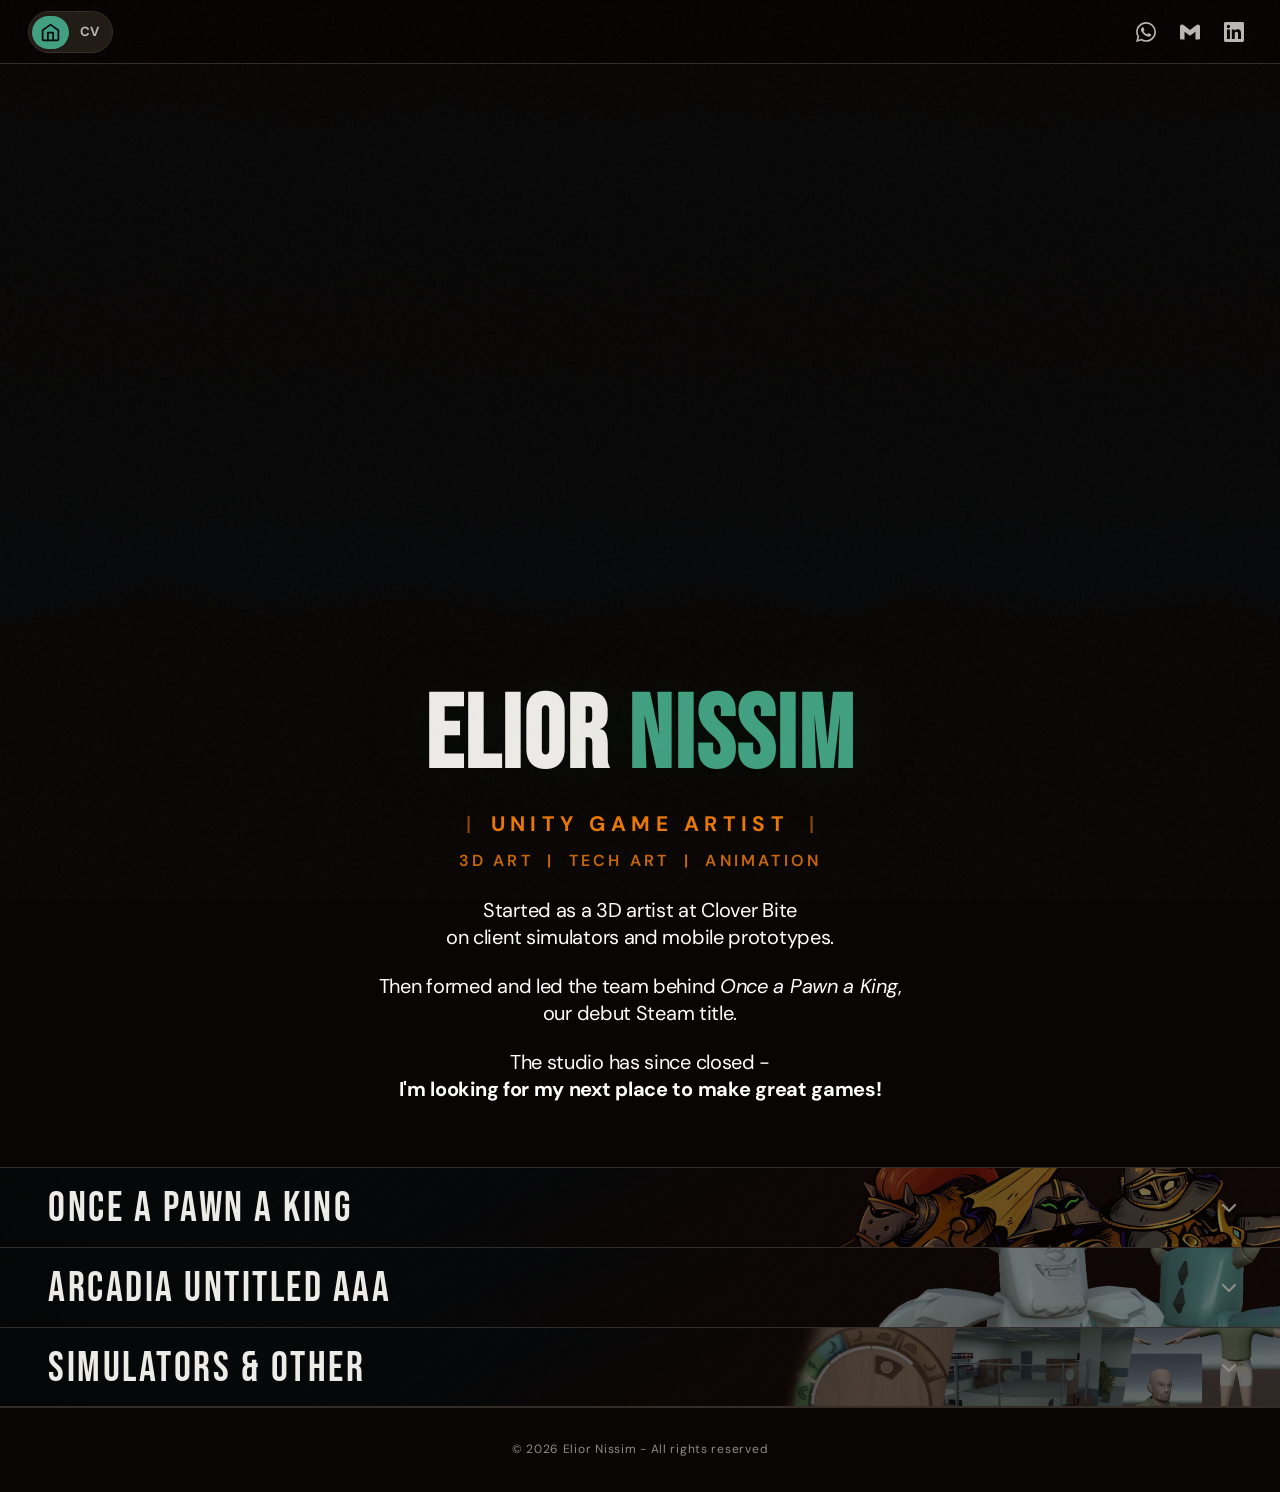
==== index.html @ 2e18a914 "Home hero: text on a solid bottom panel below the showreel, shorter bio, balanced phone line breaks;" ====
<!DOCTYPE html><html lang="en"><head>


  <meta charset="UTF-8">
  <meta name="viewport" content="width=device-width, initial-scale=1.0">
  <title>Elior Nissim - Portfolio</title>
  <link rel="preconnect" href="https://fonts.googleapis.com">
  <link rel="preconnect" href="https://fonts.gstatic.com" crossorigin="">
  <link href="https://fonts.googleapis.com/css2?family=Bebas+Neue&amp;family=DM+Sans:ital,opsz,wght@0,9..40,300;0,9..40,400;0,9..40,500;0,9..40,700;1,9..40,300&amp;display=swap" rel="stylesheet">
  <link rel="stylesheet" href="styles.css?v=61">
  <script src="tweaks-sync.js?v=61"></script>
</head>
<body style="--grain-opacity: 0.035;">
  <!-- HEADER -->
  <header class="site-header" id="site-header">
    <div class="header-inner">
      <div class="header-left">
        <a href="index.html" class="logo" aria-label="Home">
          <svg width="28" height="28" viewBox="0 0 24 24" fill="none" stroke="var(--accent-cyan)" stroke-width="2" stroke-linecap="round" stroke-linejoin="round">
            <path d="M3 9.5L12 3l9 6.5V20a1 1 0 01-1 1H4a1 1 0 01-1-1V9.5z"/>
            <path d="M9 21V12h6v9"/>
          </svg>
        </a>
        <nav class="mobile-switch" aria-label="Page switcher">
          <a href="index.html" class="switch-btn active" aria-label="Home" aria-current="page">
            <svg width="19" height="19" viewBox="0 0 24 24" fill="none" stroke="currentColor" stroke-width="2" stroke-linecap="round" stroke-linejoin="round">
              <path d="M3 9.5L12 3l9 6.5V20a1 1 0 01-1 1H4a1 1 0 01-1-1V9.5z"/>
              <path d="M9 21V12h6v9"/>
            </svg>
          </a>
          <a href="cv.html" class="switch-btn" aria-label="CV"><span>CV</span></a>
        </nav>
        <nav class="main-nav">
          <a href="index.html" class="nav-link active">Home</a>
          <a href="cv.html" class="nav-link">CV</a>
          <button class="nav-link edit-toggle" id="edit-toggle" type="button" hidden>Edit</button>
        </nav>
      </div>
      <div class="header-right">
        <a href="https://wa.me/972502869417" target="_blank" rel="noopener" class="contact-icon" aria-label="WhatsApp">
          <svg width="20" height="20" viewBox="0 0 24 24" fill="currentColor"><path d="M17.472 14.382c-.297-.149-1.758-.867-2.03-.967-.273-.099-.471-.148-.67.15-.197.297-.767.966-.94 1.164-.173.199-.347.223-.644.075-.297-.15-1.255-.463-2.39-1.475-.883-.788-1.48-1.761-1.653-2.059-.173-.297-.018-.458.13-.606.134-.133.298-.347.446-.52.149-.174.198-.298.298-.497.099-.198.05-.371-.025-.52-.075-.149-.669-1.612-.916-2.207-.242-.579-.487-.5-.669-.51-.173-.008-.371-.01-.57-.01-.198 0-.52.074-.792.372-.272.297-1.04 1.016-1.04 2.479 0 1.462 1.065 2.875 1.213 3.074.149.198 2.096 3.2 5.077 4.487.709.306 1.262.489 1.694.625.712.227 1.36.195 1.871.118.571-.085 1.758-.719 2.006-1.413.248-.694.248-1.289.173-1.413-.074-.124-.272-.198-.57-.347m-5.421 7.403h-.004a9.87 9.87 0 01-5.031-1.378l-.361-.214-3.741.982.998-3.648-.235-.374a9.86 9.86 0 01-1.51-5.26c.001-5.45 4.436-9.884 9.888-9.884 2.64 0 5.122 1.03 6.988 2.898a9.825 9.825 0 012.893 6.994c-.003 5.45-4.437 9.884-9.885 9.884m8.413-18.297A11.815 11.815 0 0012.05 0C5.495 0 .16 5.335.157 11.892c0 2.096.547 4.142 1.588 5.945L.057 24l6.305-1.654a11.882 11.882 0 005.683 1.448h.005c6.554 0 11.89-5.335 11.893-11.893a11.821 11.821 0 00-3.48-8.413z"></path></svg>
        </a>
        <a href="mailto:elior.niss@gmail.com" class="contact-icon" aria-label="Gmail">
          <svg width="20" height="20" viewBox="0 0 24 24" fill="currentColor"><path d="M24 5.457v13.909c0 .904-.732 1.636-1.636 1.636h-3.819V11.73L12 16.64l-6.545-4.91v9.273H1.636A1.636 1.636 0 010 19.366V5.457c0-2.023 2.309-3.178 3.927-1.964L5.455 4.64 12 9.548l6.545-4.907 1.528-1.148C21.69 2.28 24 3.434 24 5.457z"></path></svg>
        </a>
        <a href="https://www.linkedin.com/in/eliornissim" target="_blank" rel="noopener" class="contact-icon" aria-label="LinkedIn">
          <svg width="20" height="20" viewBox="0 0 24 24" fill="currentColor"><path d="M20.447 20.452h-3.554v-5.569c0-1.328-.027-3.037-1.852-3.037-1.853 0-2.136 1.445-2.136 2.939v5.667H9.351V9h3.414v1.561h.046c.477-.9 1.637-1.85 3.37-1.85 3.601 0 4.267 2.37 4.267 5.455v6.286zM5.337 7.433a2.062 2.062 0 01-2.063-2.065 2.064 2.064 0 112.063 2.065zm1.782 13.019H3.555V9h3.564v11.452zM22.225 0H1.771C.792 0 0 .774 0 1.729v20.542C0 23.227.792 24 1.771 24h20.451C23.2 24 24 23.227 24 22.271V1.729C24 .774 23.2 0 22.222 0h.003z"></path></svg>
        </a>
        <button class="hamburger" id="hamburger" aria-label="Menu">
          <span></span><span></span><span></span>
        </button>
      </div>
    </div>
    <div class="mobile-nav" id="mobile-nav">
      <a href="index.html" class="mobile-nav-link active">Home</a>
      <a href="cv.html" class="mobile-nav-link">CV</a>
    </div>
  </header>

  <!-- HERO SECTION -->
  <section class="hero-section hero-animate" id="hero">
    <div class="hero-bg" style="height: 650px">
      <video class="hero-bg-video" muted loop playsinline autoplay preload="auto" src="media/site/bg-video/mainpagebg_web.mp4"></video>
      <div class="hero-bg-overlay"></div>
    </div>
    <img class="hero-portrait" src="media/site/portrait_illustrations.webp" alt="" />
    <div class="brush-top"></div>
    <div class="hero-content" style="text-align: center;">
      <h1 class="hero-name">Elior <span class="last">Nissim</span></h1>
      <div class="hero-subtitle-row">
        <span class="hero-subtitle-pipe">|</span>
        <p class="hero-titles-main">UNITY GAME ARTIST</p>
        <span class="hero-subtitle-pipe">|</span>
      </div>
      <p class="hero-titles-sub">3D ART &nbsp;|&nbsp; TECH ART &nbsp;|&nbsp; ANIMATION</p>
      <div class="hero-bio-sections">
        <p class="hero-bio-main">Started as a 3D artist at Clover Bite<br> on client simulators and mobile prototypes.</p>
        <p class="hero-bio-secondary">Then formed and led the team behind <em>Once a Pawn a King</em>, our debut Steam title.</p>
        <p class="hero-bio-closing">The studio has since closed - <b>I'm looking for my next place to make great games!</b></p>
      </div>
    </div>
    <div class="brush-bottom"></div>
  </section>

  <!-- PROJECT ACCORDION BARS (content rendered from content.js by portfolio.js) -->
  <section class="accordion-section" id="projects">

    <div class="acc-bar reveal-target" data-bar="oapak" tabindex="0" role="button" aria-expanded="false">
      <div class="acc-bar-bg">
        <img class="acc-bg-folded" src="media/site/strips-folded-bgs/once-a-pawn.webp" alt="" />
        <img class="acc-bg-open" src="media/site/strips-bgs/once-a-pawn.webp" alt="" />
      </div>
      <div class="acc-bar-overlay"></div>
      <div class="acc-bar-header">
        <span class="acc-bar-title"></span>
        <span class="acc-bar-arrow">
          <svg width="22" height="22" viewBox="0 0 22 22" fill="none"><polyline points="5,8 11,14 17,8" stroke="currentColor" stroke-width="2.2" stroke-linecap="round" stroke-linejoin="round"></polyline></svg>
        </span>
      </div>
      <div class="acc-bar-content">
        <div class="acc-content-inner"></div>
      </div>
    </div>

    <div class="acc-bar reveal-target" data-bar="arcadia" tabindex="0" role="button" aria-expanded="false">
      <div class="acc-bar-bg">
        <img class="acc-bg-folded" src="media/site/strips-folded-bgs/arcadia.webp" alt="" />
        <img class="acc-bg-open" src="media/site/strips-bgs/rest.webp" alt="" />
      </div>
      <div class="acc-bar-overlay"></div>
      <div class="acc-bar-header">
        <span class="acc-bar-title"></span>
        <span class="acc-bar-arrow">
          <svg width="22" height="22" viewBox="0 0 22 22" fill="none"><polyline points="5,8 11,14 17,8" stroke="currentColor" stroke-width="2.2" stroke-linecap="round" stroke-linejoin="round"></polyline></svg>
        </span>
      </div>
      <div class="acc-bar-content">
        <div class="acc-content-inner"></div>
      </div>
    </div>

    <div class="acc-bar reveal-target" data-bar="other" tabindex="0" role="button" aria-expanded="false">
      <div class="acc-bar-bg">
        <img class="acc-bg-folded" src="media/site/strips-folded-bgs/otherproj.webp" alt="" />
        <img class="acc-bg-open" src="media/site/strips-bgs/rest.webp" alt="" />
      </div>
      <div class="acc-bar-overlay"></div>
      <div class="acc-bar-header">
        <span class="acc-bar-title"></span>
        <span class="acc-bar-arrow">
          <svg width="22" height="22" viewBox="0 0 22 22" fill="none"><polyline points="5,8 11,14 17,8" stroke="currentColor" stroke-width="2.2" stroke-linecap="round" stroke-linejoin="round"></polyline></svg>
        </span>
      </div>
      <div class="acc-bar-content">
        <div class="acc-content-inner"></div>
      </div>
    </div>

  </section>

  <footer class="site-footer">
    <p>© 2026 Elior Nissim - All rights reserved</p>
  </footer>

  <script src="content.js?v=61"></script>
  <script src="portfolio.js?v=61"></script>
</body></html>
---- styles.css ----
/* =====================================================
   ELIOR NISSIM PORTFOLIO — STYLES
   Aesthetic: Ink & Neon — dark, painterly, editorial
   ===================================================== */

/* ---------- TOKENS ---------- */
:root {
  --bg:            oklch(12% 0.01 60);
  --bg-mid:        oklch(16% 0.012 60);
  --bg-card:       oklch(18% 0.013 55);
  --surface:       oklch(22% 0.015 55);
  --border:        oklch(30% 0.015 55);

  --text-primary:  oklch(94% 0.005 80);
  --text-secondary:oklch(78% 0.008 70);   /* was 65% - 5.96:1, now ~9.5:1 */
  --text-muted:    oklch(64% 0.008 65);   /* was 45% - failed AA at 2.59:1 */

  --accent-cyan:   #40a080;              /* shirt green from the portrait illustration */
  --accent-gold:   #ea7800;              /* Blender orange, sampled from Blender.svg */
  --accent-cyan-dim: rgba(64, 160, 128, 0.15);
  --accent-gold-dim: rgba(234, 120, 0, 0.12);

  --header-h:      64px;
  --radius:        6px;
  --transition:    0.35s cubic-bezier(0.4, 0, 0.2, 1);
}

/* ---------- RESET & BASE ---------- */
*, *::before, *::after { box-sizing: border-box; margin: 0; padding: 0; }

html { scroll-behavior: smooth; }

body {
  background: var(--bg);
  color: var(--text-primary);
  font-family: 'DM Sans', system-ui, sans-serif;
  font-size: 16px;
  line-height: 1.6;
  min-height: 100vh;
  overflow-x: hidden;
}

/* no-grain / no-glow utility classes */
body.no-grain::before { opacity: 0 !important; }
body.no-glow .hero-name .last { animation: none !important; text-shadow: none !important; }

/* Grain texture overlay */
body::before {
  content: '';
  position: fixed;
  inset: 0;
  background-image: url("data:image/svg+xml,%3Csvg viewBox='0 0 256 256' xmlns='http://www.w3.org/2000/svg'%3E%3Cfilter id='noise'%3E%3CfeTurbulence type='fractalNoise' baseFrequency='0.9' numOctaves='4' stitchTiles='stitch'/%3E%3C/filter%3E%3Crect width='100%25' height='100%25' filter='url(%23noise)' opacity='1'/%3E%3C/svg%3E");
  opacity: 0.035;
  pointer-events: none;
  z-index: 9999;
}

a { color: inherit; text-decoration: none; }
img, video { max-width: 100%; display: block; }

/* ---------- HEADER ---------- */
.site-header {
  position: fixed;
  top: 0; left: 0; right: 0;
  height: var(--header-h);
  background: oklch(10% 0.01 60 / 0.88);
  backdrop-filter: blur(16px) saturate(1.4);
  -webkit-backdrop-filter: blur(16px) saturate(1.4);
  border-bottom: 1px solid var(--border);
  z-index: 100;
  transition: box-shadow 0.3s;
}
.site-header.scrolled {
  box-shadow: 0 4px 32px oklch(0% 0 0 / 0.5);
}

.header-inner {
  max-width: 1440px;
  margin: 0 auto;
  height: var(--header-h);
  padding: 0 28px;
  display: flex;
  align-items: center;
  justify-content: space-between;
  gap: 24px;
}

.header-left {
  display: flex;
  align-items: center;
  gap: 32px;
}

.logo {
  display: flex;
  align-items: center;
  transition: opacity 0.2s;
}
.logo:hover { opacity: 0.75; }

.main-nav {
  display: flex;
  align-items: center;
  gap: 4px;
}

.nav-link {
  padding: 6px 14px;
  border-radius: var(--radius);
  font-size: 13px;
  font-weight: 500;
  letter-spacing: 0.06em;
  text-transform: uppercase;
  color: var(--text-secondary);
  transition: color var(--transition), background var(--transition);
  position: relative;
}
.nav-link:hover { color: var(--text-primary); background: var(--surface); }
.nav-link.active {
  color: var(--accent-cyan);
}
.nav-link.active::after {
  content: '';
  position: absolute;
  bottom: 2px; left: 14px; right: 14px;
  height: 1.5px;
  background: var(--accent-cyan);
  border-radius: 2px;
}

.header-right {
  display: flex;
  align-items: center;
  gap: 8px;
}

.contact-icon {
  width: 36px; height: 36px;
  display: flex; align-items: center; justify-content: center;
  border-radius: 50%;
  color: var(--text-secondary);
  transition: color var(--transition), background var(--transition);
}
.contact-icon:hover {
  color: var(--accent-cyan);
  background: var(--accent-cyan-dim);
}

/* Hamburger */
.hamburger {
  display: none;
  flex-direction: column;
  justify-content: center;
  align-items: center;
  gap: 5px;
  width: 36px; height: 36px;
  background: none;
  border: none;
  cursor: pointer;
  padding: 4px;
}
.hamburger span {
  display: block;
  width: 20px; height: 1.5px;
  background: var(--text-secondary);
  border-radius: 2px;
  transition: all 0.3s;
}

/* Mobile nav */
.mobile-nav {
  display: none;
  flex-direction: column;
  background: oklch(10% 0.01 60 / 0.97);
  padding: 12px 28px 16px;
  border-top: 1px solid var(--border);
  gap: 4px;
}
.mobile-nav.open { display: flex; }
.mobile-nav-link {
  padding: 10px 0;
  font-size: 15px;
  font-weight: 500;
  color: var(--text-secondary);
  border-bottom: 1px solid var(--border);
  transition: color 0.2s;
}
.mobile-nav-link:last-child { border-bottom: none; }
.mobile-nav-link.active { color: var(--accent-cyan); }

/* ---------- HERO SECTION ---------- */
.hero-section {
  position: relative;
  margin-top: var(--header-h);
  min-height: 72vh;
  display: flex;
  align-items: center;
  overflow: hidden;
  isolation: isolate;
}

/* Brush stroke clip using SVG clip path */
.hero-section::before,
.hero-section::after {
  content: '';
  position: absolute;
  left: -4%; right: -4%;
  height: 60px;
  z-index: 2;
  pointer-events: none;
}
.hero-section::before {
  top: -2px;
  background: var(--bg);
  clip-path: polygon(0 0, 100% 0, 100% 20%, 94% 60%, 88% 100%, 75% 70%, 60% 100%, 45% 55%, 30% 95%, 18% 55%, 8% 90%, 0 40%);
}
.hero-section::after {
  bottom: -2px;
  background: var(--bg);
  clip-path: polygon(0 100%, 100% 100%, 100% 60%, 92% 10%, 85% 55%, 72% 5%, 60% 50%, 48% 0%, 35% 45%, 22% 5%, 10% 50%, 0 15%);
}

/* Angled brush edges via SVG */
.brush-top, .brush-bottom {
  position: absolute;
  left: 0; right: 0;
  height: 80px;
  z-index: 2;
  pointer-events: none;
  overflow: hidden;
}
.brush-top { top: 0; }
.brush-bottom { bottom: 0; }

.brush-top svg, .brush-bottom svg {
  position: absolute;
  width: 100%; height: 100%;
}

.hero-bg-placeholder {
  position: absolute;
  inset: 0;
  background:
    linear-gradient(135deg,
      oklch(18% 0.04 240 / 0.6) 0%,
      oklch(14% 0.02 60) 50%,
      oklch(20% 0.05 30 / 0.4) 100%
    );
  display: flex;
  align-items: center;
  justify-content: center;
  z-index: 0;
}

/* Striped placeholder pattern */
.hero-bg-placeholder::before {
  content: '';
  position: absolute;
  inset: 0;
  background-image: repeating-linear-gradient(
    -45deg,
    oklch(100% 0 0 / 0.025) 0px,
    oklch(100% 0 0 / 0.025) 1px,
    transparent 1px,
    transparent 16px
  );
}

.placeholder-label {
  font-family: 'Courier New', monospace;
  font-size: 12px;
  letter-spacing: 0.08em;
  color: oklch(60% 0 0 / 0.4);
  text-transform: uppercase;
  border: 1px dashed oklch(60% 0 0 / 0.2);
  padding: 8px 16px;
  border-radius: 3px;
  position: relative;
  z-index: 1;
}

/* Ink splatter blobs */
.hero-section .ink-blob {
  position: absolute;
  border-radius: 50%;
  filter: blur(80px);
  pointer-events: none;
  z-index: 0;
}

.hero-content {
  position: relative;
  z-index: 3;
  max-width: 1440px;
  width: 100%;
  margin: 0 auto;
  padding: 80px 28px 80px;
  text-align: center !important;
}

.hero-name {
  font-family: 'Bebas Neue', sans-serif;
  font-size: clamp(51px, 8vw, 112px);
  line-height: 0.9;
  letter-spacing: 0.02em;
  color: var(--text-primary);
  text-shadow: 0 0 80px var(--accent-cyan-dim), 0 4px 24px oklch(0% 0 0 / 0.5);
  margin-bottom: 16px;
}

/* Cyan accent on last name */
.hero-name .last {
  color: var(--accent-cyan);
  -webkit-text-stroke: 0px;
}

.hero-subtitle-row {
  display: flex;
  align-items: center;
  justify-content: center;
  gap: 20px;
  margin-bottom: 6px;
}

.hero-subtitle-pipe {
  font-family: 'DM Sans', sans-serif;
  font-size: clamp(13px, 1.5vw, 17px);
  font-weight: 300;
  color: var(--accent-gold);
  opacity: 0.6;
  user-select: none;
}

.hero-titles-main {
  font-family: 'DM Sans', sans-serif;
  font-size: clamp(13px, 1.5vw, 17px);
  font-weight: 500;
  letter-spacing: 0.26em;
  text-transform: uppercase;
  color: var(--accent-gold);
  margin-bottom: 0;
  white-space: nowrap;
}

.hero-titles-sub {
  font-family: 'DM Sans', sans-serif;
  font-size: clamp(11px, 1.2vw, 14px);
  font-weight: 300;
  letter-spacing: 0.2em;
  text-transform: uppercase;
  color: var(--accent-gold);
  opacity: 0.7;
  margin-bottom: 28px;
}

.hero-bio-sections {
  display: flex;
  flex-direction: column;
  gap: 8px;
  max-width: 640px;
  margin: 0 auto;
}

.hero-bio-main {
  font-family: 'DM Sans', sans-serif;
  font-size: clamp(16px, 1.6vw, 19px);
  font-weight: 500;
  line-height: 1.65;
  color: var(--text-primary);
}

.hero-bio-secondary {
  font-family: 'DM Sans', sans-serif;
  font-size: clamp(14px, 1.4vw, 16px);
  font-weight: 400;
  line-height: 1.7;
  color: var(--text-secondary);
}

.hero-bio-closing {
  font-family: 'DM Sans', sans-serif;
  font-size: clamp(14px, 1.4vw, 16px);
  font-weight: 400;
  line-height: 1.7;
  color: var(--text-secondary);
}

/* ---------- ACCORDION SECTION ---------- */
.accordion-section {
  display: flex;
  flex-direction: column;
  gap: 0;
}

.acc-bar {
  position: relative;
  overflow: hidden;
  cursor: pointer;
  outline: none;
  border-top: 1px solid var(--border);
  /* collapsed height */
  --collapsed-h: 80px;
  height: var(--collapsed-h);
  transition: height 0.55s cubic-bezier(0.4, 0, 0.2, 1);
  min-width: 0;
}
.acc-bar:last-child { border-bottom: 1px solid var(--border); }

/* BG placeholder */
.acc-bar-bg-placeholder {
  position: absolute;
  inset: 0;
  background:
    linear-gradient(90deg,
      oklch(18% 0.03 220 / 0.5) 0%,
      oklch(14% 0.01 60) 100%
    );
  display: flex;
  align-items: center;
  justify-content: center;
  transition: transform 0.55s cubic-bezier(0.4, 0, 0.2, 1);
  transform-origin: center;
}
.acc-bar-bg-placeholder::before {
  content: '';
  position: absolute;
  inset: 0;
  background-image: repeating-linear-gradient(
    -45deg,
    oklch(100% 0 0 / 0.018) 0px,
    oklch(100% 0 0 / 0.018) 1px,
    transparent 1px,
    transparent 14px
  );
}
.acc-bar-bg-placeholder span {
  font-family: 'Courier New', monospace;
  font-size: 11px;
  color: oklch(55% 0 0 / 0.35);
  text-transform: uppercase;
  letter-spacing: 0.1em;
  border: 1px dashed oklch(60% 0 0 / 0.15);
  padding: 5px 12px;
  border-radius: 3px;
  position: relative;
  z-index: 1;
  pointer-events: none;
}

.acc-bar-overlay {
  position: absolute;
  inset: 0;
  background: linear-gradient(90deg, oklch(10% 0.01 60 / 0.72) 0%, oklch(10% 0.01 60 / 0.4) 100%);
  transition: opacity var(--transition);
  z-index: 1;
}

/* Hover state — bg scale + overlay boost (height handled by JS) */
.acc-bar:hover .acc-bar-bg-placeholder { transform: scale(1.06); opacity: 1; }
.acc-bar:not([aria-expanded="true"]):hover .acc-bar-overlay { opacity: 0.3; }
.acc-bar[aria-expanded="true"] .acc-bar-overlay { opacity: 0.4; }

/* Bar header (always visible, hides when expanded to avoid duplicate title) */
.acc-bar-header {
  position: absolute;
  top: 0; left: 0; right: 0;
  height: var(--collapsed-h);
  display: flex;
  align-items: center;
  justify-content: space-between;
  padding: 0 40px 0 48px;
  z-index: 3;
  transition: opacity 0.3s;
}
.acc-bar[aria-expanded="true"] .acc-bar-header {
  opacity: 0;
  pointer-events: none;
}

.acc-bar-title {
  font-family: 'Bebas Neue', sans-serif;
  font-size: clamp(28px, 4vw, 42px);
  letter-spacing: 0.06em;
  color: var(--text-primary);
  transition: color var(--transition), letter-spacing var(--transition);
  white-space: nowrap;
  overflow: visible;
}
.acc-bar:hover .acc-bar-title {
  color: var(--accent-cyan);
  letter-spacing: 0.1em;
}
.acc-bar[aria-expanded="true"] .acc-bar-title {
  color: var(--accent-cyan);
}

.acc-bar-arrow {
  color: var(--text-muted);
  transition: transform var(--transition), color var(--transition);
  display: flex;
  align-items: center;
}
.acc-bar:hover .acc-bar-arrow { color: var(--accent-cyan); }
.acc-bar[aria-expanded="true"] .acc-bar-arrow {
  transform: rotate(180deg);
  color: var(--accent-cyan);
}

/* Expanded content */
.acc-bar-content {
  position: absolute;
  top: var(--collapsed-h);
  left: 0; right: 0;
  opacity: 0;
  pointer-events: none;
  transition: opacity 0.4s 0.1s;
  z-index: 3;
}
.acc-bar[aria-expanded="true"] .acc-bar-content {
  opacity: 1;
  pointer-events: auto;
}

.acc-content-inner {
  padding: 20px 48px 60px;
  max-width: 1440px;
}

.acc-section-title {
  font-family: 'Bebas Neue', sans-serif;
  font-size: clamp(36px, 5vw, 56px);
  letter-spacing: 0.06em;
  color: var(--accent-cyan);
  margin-bottom: 12px;
}

.acc-section-desc {
  font-size: 15px;
  font-weight: 300;
  color: var(--text-secondary);
  max-width: 680px;
  line-height: 1.75;
  margin-bottom: 40px;
  border-left: 2px solid var(--accent-cyan-dim);
  padding-left: 16px;
}

/* ---------- MEDIA GRID ---------- */
.media-grid {
  display: grid;
  grid-template-columns: repeat(auto-fill, minmax(380px, 1fr));
  gap: 28px;
}

.media-card {
  background: var(--bg-card);
  border: 1px solid var(--border);
  border-radius: var(--radius);
  overflow: hidden;
  cursor: pointer;
  transition: transform 0.3s, box-shadow 0.3s, border-color 0.3s;
}
.media-card:hover {
  transform: translateY(-5px);
  box-shadow: 0 16px 48px oklch(0% 0 0 / 0.5), 0 0 0 1px var(--accent-cyan-dim);
  border-color: rgba(64, 160, 128, 0.55);
}

.media-thumb {
  aspect-ratio: 16/9;
  background: var(--surface);
  position: relative;
  overflow: hidden;
  display: flex;
  align-items: center;
  justify-content: center;
}

/* "View Gallery" overlay on hover */
.media-thumb-hover {
  position: absolute;
  inset: 0;
  background: oklch(0% 0 0 / 0.45);
  display: flex;
  align-items: center;
  justify-content: center;
  opacity: 0;
  transition: opacity 0.25s;
  z-index: 3;
}
.media-card:hover .media-thumb-hover { opacity: 1; }
.media-thumb-hover-text {
  font-size: 11px;
  font-weight: 500;
  letter-spacing: 0.2em;
  text-transform: uppercase;
  color: rgba(255,255,255,0.9);
  border: 1px solid rgba(255,255,255,0.35);
  padding: 9px 20px;
  border-radius: 3px;
}
.media-thumb::before {
  content: '';
  position: absolute;
  inset: 0;
  background-image: repeating-linear-gradient(
    -45deg,
    oklch(100% 0 0 / 0.03) 0px,
    oklch(100% 0 0 / 0.03) 1px,
    transparent 1px,
    transparent 14px
  );
}
.media-thumb-label {
  font-family: 'Courier New', monospace;
  font-size: 10px;
  color: oklch(50% 0 0 / 0.5);
  text-transform: uppercase;
  letter-spacing: 0.08em;
  border: 1px dashed oklch(50% 0 0 / 0.2);
  padding: 4px 10px;
  border-radius: 3px;
  position: relative;
  z-index: 1;
}

/* Video vs image indicator */
.media-type-badge {
  position: absolute;
  top: 10px; right: 10px;
  background: oklch(0% 0 0 / 0.6);
  border: 1px solid var(--border);
  border-radius: 3px;
  padding: 2px 8px;
  font-size: 10px;
  letter-spacing: 0.08em;
  text-transform: uppercase;
  color: var(--text-muted);
  z-index: 2;
}

.media-info {
  padding: 16px 18px 18px;
  border-top: 1px solid var(--border);
}

.media-desc {
  font-size: 13px;
  color: var(--text-secondary);
  line-height: 1.6;
  margin-bottom: 12px;
}

.made-with-row {
  display: flex;
  align-items: center;
  gap: 8px;
  flex-wrap: wrap;
}

.made-with-label {
  font-size: 11px;
  font-weight: 500;
  letter-spacing: 0.08em;
  text-transform: uppercase;
  color: var(--text-muted);
  margin-right: 2px;
}

.sw-badge {
  display: inline-flex;
  align-items: center;
  gap: 6px;
  background: var(--surface);
  border: 1px solid var(--border);
  border-radius: 4px;
  padding: 4px 10px 4px 6px;
  font-size: 12px;
  font-weight: 500;
  color: var(--text-secondary);
  transition: border-color 0.2s, color 0.2s;
}
.sw-badge:hover {
  border-color: var(--accent-cyan-dim);
  color: var(--accent-cyan);
}

.sw-badge-icon {
  display: flex;
  align-items: center;
  justify-content: center;
  width: 20px;
  height: 20px;
  flex-shrink: 0;
}
.sw-badge-icon img,
.sw-badge-icon svg {
  width: 20px;
  height: 20px;
  display: block;
}
.sw-badge-label {
  line-height: 1;
}

/* ---------- FOOTER ---------- */
.site-footer {
  padding: 32px 28px;
  text-align: center;
  border-top: 1px solid var(--border);
  font-size: 12px;
  color: var(--text-muted);
  letter-spacing: 0.06em;
}

/* =====================================================
   CV PAGE STYLES
   ===================================================== */

.cv-main {
  margin-top: var(--header-h);
  max-width: 960px;
  margin-left: auto;
  margin-right: auto;
  padding: 0 28px 80px;
}

.cv-hero {
  padding: 64px 0 48px;
  border-bottom: 1px solid var(--border);
  display: flex;
  align-items: flex-end;
  justify-content: space-between;
  gap: 24px;
  flex-wrap: wrap;
}

.cv-name {
  font-family: 'Bebas Neue', sans-serif;
  font-size: clamp(52px, 8vw, 96px);
  line-height: 0.9;
  letter-spacing: 0.02em;
  color: var(--text-primary);
  margin-bottom: 14px;
}

.cv-name-last {
  color: var(--accent-cyan);
}

.cv-subtitle-row {
  display: flex;
  align-items: center;
  gap: 16px;
  margin-bottom: 6px;
}
.cv-subtitle-pipe {
  font-family: 'DM Sans', sans-serif;
  font-size: clamp(12px, 1.3vw, 15px);
  font-weight: 300;
  color: var(--accent-gold);
  opacity: 0.6;
  user-select: none;
}
.cv-subtitle-main {
  font-size: clamp(12px, 1.3vw, 15px);
  font-weight: 500;
  letter-spacing: 0.26em;
  text-transform: uppercase;
  color: var(--accent-gold);
  margin: 0;
}
.cv-subtitle-sub {
  font-size: clamp(10px, 1.1vw, 13px);
  font-weight: 300;
  letter-spacing: 0.2em;
  text-transform: uppercase;
  color: var(--accent-gold);
  opacity: 0.7;
  margin-bottom: 18px;
}

.cv-contacts {
  display: flex;
  align-items: center;
  gap: 20px;
  flex-wrap: wrap;
  font-size: 13px;
  color: var(--text-muted);
}
.cv-contacts span { cursor: pointer; transition: color 0.2s; }
.cv-contacts span:hover { color: var(--accent-cyan); }

.cv-download-btn {
  display: inline-flex;
  align-items: center;
  gap: 8px;
  padding: 10px 22px;
  border: 1px solid var(--accent-cyan-dim);
  border-radius: var(--radius);
  font-size: 13px;
  font-weight: 500;
  letter-spacing: 0.06em;
  color: var(--accent-cyan);
  background: var(--accent-cyan-dim);
  transition: background var(--transition), border-color var(--transition), transform 0.2s;
  white-space: nowrap;
}
.cv-download-btn:hover {
  background: oklch(72% 0.18 195 / 0.25);
  border-color: var(--accent-cyan);
  transform: translateY(-2px);
}

/* CV Sections */
.cv-body { padding-top: 8px; }

.cv-section {
  display: grid;
  grid-template-columns: 160px 1fr;
  gap: 32px 40px;
  padding: 40px 0;
  border-bottom: 1px solid var(--border);
  align-items: start;
}

.cv-section-label {
  font-family: 'Bebas Neue', sans-serif;
  font-size: 20px;
  letter-spacing: 0.1em;
  color: var(--accent-cyan);
  padding-top: 3px;
  text-transform: uppercase;
}

.cv-summary-text {
  font-size: 15px;
  font-weight: 300;
  line-height: 1.8;
  color: var(--text-secondary);
}

/* Skills */
.skills-grid {
  display: grid;
  grid-template-columns: repeat(auto-fill, minmax(220px, 1fr));
  gap: 24px;
}

.skill-group-title {
  font-size: 11px;
  font-weight: 700;
  letter-spacing: 0.12em;
  text-transform: uppercase;
  color: var(--text-muted);
  margin-bottom: 10px;
}

.skill-tags {
  display: flex;
  flex-wrap: wrap;
  gap: 6px;
}

.skill-tag {
  padding: 4px 10px;
  background: var(--surface);
  border: 1px solid var(--border);
  border-radius: 3px;
  font-size: 12px;
  color: var(--text-secondary);
  letter-spacing: 0.02em;
}

/* CV Entries */
.cv-entry { margin-bottom: 32px; }
.cv-entry:last-child { margin-bottom: 0; }

.cv-entry-header {
  display: flex;
  justify-content: space-between;
  align-items: flex-start;
  gap: 16px;
  margin-bottom: 10px;
  flex-wrap: wrap;
}

.cv-entry-title {
  font-size: 16px;
  font-weight: 600;
  color: var(--text-primary);
  margin-bottom: 3px;
}

.cv-entry-org {
  font-size: 13px;
  color: var(--accent-gold);
  font-weight: 400;
  position: relative;
}

.cv-org-logo {
  position: absolute;
  right: calc(100% + 12px);
  top: 50%;
  transform: translateY(-50%);
  height: 60px;
  width: auto;
  border-radius: 5px;
}
/* Clover Bite: white logo on dark bg — screen hides the black background */
.cv-org-logo--screen {
  mix-blend-mode: screen;
}
/* Tiltan: has a white background PNG — show in a light pill to preserve original green */
.cv-org-logo--pill {
  height: 36px !important;
  background: rgba(255, 255, 255, 0.92);
  padding: 4px 10px;
  box-sizing: content-box;
}

.cv-entry-date {
  font-size: 12px;
  color: var(--text-muted);
  letter-spacing: 0.06em;
  white-space: nowrap;
  padding-top: 2px;
}

.cv-entry-bullets {
  list-style: none;
  display: flex;
  flex-direction: column;
  gap: 6px;
}
.cv-entry-bullets li {
  font-size: 14px;
  font-weight: 300;
  color: var(--text-secondary);
  line-height: 1.6;
  padding-left: 16px;
  position: relative;
}
.cv-entry-bullets li::before {
  content: '-';
  position: absolute;
  left: 0;
  color: var(--accent-cyan-dim);
}

.cv-entry-desc {
  font-size: 14px;
  font-weight: 300;
  color: var(--text-secondary);
  line-height: 1.7;
}

/* Software row on CV */
.cv-software-row {
  display: flex;
  flex-wrap: wrap;
  gap: 20px;
}

.sw-item {
  display: flex;
  flex-direction: column;
  align-items: center;
  gap: 8px;
  font-size: 11px;
  color: var(--text-muted);
  letter-spacing: 0.04em;
  text-transform: uppercase;
  transition: color 0.2s;
}
.sw-item:hover { color: var(--text-secondary); }

.sw-icon-wrap {
  --ring-gap: 4px;      /* space between disc and ring */
  --ring-w: 3px;        /* ring thickness */
  width: 44px; height: 44px;
  border-radius: 50%;
  background: var(--bg-card);
  display: flex;
  align-items: center;
  justify-content: center;
  position: relative;
  transition: transform 0.2s;
}
/* Proficiency ring: conic arc from 12 o'clock, 1/5 per level */
.sw-icon-wrap::before {
  content: '';
  position: absolute;
  inset: calc(-1 * (var(--ring-gap) + var(--ring-w)));
  border-radius: 50%;
  background: conic-gradient(var(--lvl-color) calc(var(--lvl) * 20%), var(--border) 0);
  -webkit-mask: radial-gradient(farthest-side, transparent calc(100% - var(--ring-w) - 0.5px), #000 calc(100% - var(--ring-w)));
          mask: radial-gradient(farthest-side, transparent calc(100% - var(--ring-w) - 0.5px), #000 calc(100% - var(--ring-w)));
  pointer-events: none;
}
.sw-item { --lvl-color: var(--accent-cyan); }
.sw-item[data-level="1"] { --lvl: 1; }
.sw-item[data-level="2"] { --lvl: 2; }
.sw-item[data-level="3"] { --lvl: 3; }
.sw-item[data-level="4"] { --lvl: 4; }
.sw-item[data-level="5"] { --lvl: 5; }
.sw-item:hover .sw-icon-wrap {
  transform: translateY(-2px);
}
.sw-icon-wrap img,
.sw-icon-wrap svg {
  width: 30px; height: 30px;
  display: block;
  position: relative;
  z-index: 1;
}

/* =====================================================
   GALLERY LIGHTBOX
   ===================================================== */

.lightbox-overlay {
  position: fixed;
  inset: 0;
  z-index: 1000;
  background: oklch(0% 0 0 / 0.93);
  display: flex;
  align-items: center;
  justify-content: center;
  padding: 24px 80px;
  opacity: 0;
  pointer-events: none;
  transition: opacity 0.25s;
}
.lightbox-overlay.open {
  opacity: 1;
  pointer-events: auto;
}

.lightbox-close {
  position: absolute;
  top: 18px; right: 22px;
  background: none;
  border: none;
  color: var(--text-secondary);
  font-size: 26px;
  line-height: 1;
  cursor: pointer;
  padding: 8px;
  z-index: 2;
  transition: color 0.2s;
}
.lightbox-close:hover { color: var(--text-primary); }

.lightbox-stage {
  display: flex;
  flex-direction: column;
  align-items: center;
  width: 100%;
  max-width: min(88vw, 1080px);
  max-height: 90vh;
}

.lightbox-media {
  width: 100%;
  aspect-ratio: 16/9;
  max-height: 65vh;
  background: var(--surface);
  border: 1px solid var(--border);
  border-radius: var(--radius);
  display: flex;
  align-items: center;
  justify-content: center;
  position: relative;
  overflow: hidden;
  flex-shrink: 0;
}
.lightbox-media img,
.lightbox-media video {
  width: 100%;
  height: 100%;
  object-fit: contain;
}
.lightbox-media-placeholder {
  font-family: 'Courier New', monospace;
  font-size: 11px;
  text-transform: uppercase;
  letter-spacing: 0.1em;
  color: oklch(50% 0 0 / 0.5);
  border: 1px dashed oklch(50% 0 0 / 0.25);
  padding: 8px 18px;
  border-radius: 4px;
}

.lightbox-caption {
  margin-top: 18px;
  text-align: center;
  max-width: 700px;
  width: 100%;
}
.lightbox-desc {
  font-size: 14px;
  color: var(--text-secondary);
  line-height: 1.65;
  margin-bottom: 12px;
}
.lightbox-made-with {
  display: flex;
  align-items: center;
  justify-content: center;
  gap: 8px;
  flex-wrap: wrap;
}

.lightbox-prev,
.lightbox-next {
  position: absolute;
  top: 50%;
  transform: translateY(-50%);
  background: oklch(12% 0 0 / 0.75);
  border: 1px solid var(--border);
  border-radius: 50%;
  color: var(--text-primary);
  width: 46px;
  height: 46px;
  font-size: 24px;
  line-height: 1;
  cursor: pointer;
  display: flex;
  align-items: center;
  justify-content: center;
  z-index: 2;
  transition: background 0.2s, border-color 0.2s;
}
.lightbox-prev { left: 14px; }
.lightbox-next { right: 14px; }
.lightbox-prev:hover,
.lightbox-next:hover {
  background: oklch(18% 0.02 195 / 0.9);
  border-color: var(--accent-cyan-dim);
}
.lightbox-prev:disabled,
.lightbox-next:disabled {
  opacity: 0.25;
  cursor: default;
}

.lightbox-dots {
  display: flex;
  gap: 8px;
  margin-top: 16px;
  justify-content: center;
}
.lightbox-dot {
  width: 6px;
  height: 6px;
  border-radius: 50%;
  background: oklch(35% 0 0);
  cursor: pointer;
  transition: background 0.2s, transform 0.2s;
}
.lightbox-dot.active {
  background: var(--accent-cyan);
  transform: scale(1.35);
}

.lightbox-counter {
  position: absolute;
  bottom: 14px;
  left: 50%;
  transform: translateX(-50%);
  font-size: 11px;
  letter-spacing: 0.12em;
  color: var(--text-muted);
  pointer-events: none;
}

/* =====================================================
   RESPONSIVE
   ===================================================== */

@media (max-width: 768px) {
  .main-nav { display: none; }
  .hamburger { display: flex; }

  .hero-content { padding: 72px 20px 72px; }
  .hero-name { font-size: clamp(52px, 14vw, 96px); }

  .acc-bar-header { padding: 0 20px 0 24px; }
  .acc-content-inner { padding: 28px 24px 48px; }

  .media-grid { grid-template-columns: 1fr; }

  .cv-section {
    grid-template-columns: 1fr;
    gap: 12px 0;
  }
  .cv-section-label { padding-bottom: 4px; border-bottom: 1px solid var(--border); }

  .cv-hero { padding: 40px 0 32px; }
  .cv-name { font-size: clamp(44px, 12vw, 80px); }

  .skills-grid { grid-template-columns: 1fr 1fr; }
}

/* =====================================================
   SCROLL REVEAL ANIMATIONS
   ===================================================== */

.reveal-target {
  opacity: 1;
  transform: translateY(0);
  transition: opacity 0.6s cubic-bezier(0.4, 0, 0.2, 1),
              transform 0.6s cubic-bezier(0.4, 0, 0.2, 1);
}
.reveal-target.animate-ready {
  opacity: 0;
  transform: translateY(24px);
}
.reveal-target.revealed {
  opacity: 1;
  transform: translateY(0);
}

/* Hero entrance — no opacity:0 initial state, animate via class added by JS */
.hero-name,
.hero-titles,
.hero-bio {
  opacity: 1;
  transform: translateY(0);
}
.hero-animate .hero-name {
  animation: heroFadeUp 0.9s cubic-bezier(0.4, 0, 0.2, 1) forwards;
  animation-delay: 0.05s;
  opacity: 0;
}
.hero-animate .hero-titles {
  animation: heroFadeUp 0.9s cubic-bezier(0.4, 0, 0.2, 1) forwards;
  animation-delay: 0.18s;
  opacity: 0;
}
.hero-animate .hero-bio {
  animation: heroFadeUp 0.9s cubic-bezier(0.4, 0, 0.2, 1) forwards;
  animation-delay: 0.32s;
  opacity: 0;
}

@keyframes heroFadeUp {
  from { opacity: 0; transform: translateY(32px); }
  to   { opacity: 1; transform: translateY(0); }
}

@keyframes glowPulse {
  0%, 100% { text-shadow: 0 0 40px oklch(72% 0.18 195 / 0.3); }
  50%       { text-shadow: 0 0 80px oklch(72% 0.18 195 / 0.6), 0 0 120px oklch(72% 0.18 195 / 0.2); }
}

/* Accordion bar stagger */
.acc-bar:nth-child(1) { transition-delay: 0.05s; }
.acc-bar:nth-child(2) { transition-delay: 0.10s; }
.acc-bar:nth-child(3) { transition-delay: 0.15s; }
.acc-bar:nth-child(4) { transition-delay: 0.20s; }
.acc-bar:nth-child(5) { transition-delay: 0.25s; }

/* Tweak panel */
.tweaks-panel {
  position: fixed;
  bottom: 24px;
  right: 24px;
  background: oklch(16% 0.015 55 / 0.96);
  border: 1px solid var(--border);
  border-radius: 10px;
  padding: 20px 22px;
  width: 260px;
  z-index: 200;
  backdrop-filter: blur(16px);
  display: none;
  flex-direction: column;
  gap: 16px;
  box-shadow: 0 16px 48px oklch(0% 0 0 / 0.6);
}
.tweaks-panel.open { display: flex; }
.tweaks-title {
  font-family: 'Bebas Neue', sans-serif;
  font-size: 18px;
  letter-spacing: 0.1em;
  color: var(--accent-cyan);
  display: flex;
  align-items: center;
  justify-content: space-between;
}
.tweaks-close {
  background: none; border: none; cursor: pointer;
  color: var(--text-muted); font-size: 18px; line-height: 1;
  transition: color 0.2s;
}
.tweaks-close:hover { color: var(--text-primary); }
.tweak-row {
  display: flex;
  flex-direction: column;
  gap: 6px;
}
.tweak-label {
  font-size: 11px;
  font-weight: 600;
  letter-spacing: 0.1em;
  text-transform: uppercase;
  color: var(--text-muted);
}
.tweak-select, .tweak-input {
  background: var(--surface);
  border: 1px solid var(--border);
  border-radius: 4px;
  color: var(--text-primary);
  font-family: 'DM Sans', sans-serif;
  font-size: 13px;
  padding: 6px 10px;
  width: 100%;
  outline: none;
  transition: border-color 0.2s;
  appearance: none;
}
.tweak-select:focus, .tweak-input:focus {
  border-color: var(--accent-cyan);
}
.tweak-color-row {
  display: flex;
  gap: 8px;
  align-items: center;
}
.tweak-color-swatch {
  width: 24px; height: 24px;
  border-radius: 4px;
  border: 1px solid var(--border);
  cursor: pointer;
  flex-shrink: 0;
}
.tweak-toggle-row {
  display: flex;
  justify-content: space-between;
  align-items: center;
}
.tweak-toggle {
  width: 36px; height: 20px;
  background: var(--surface);
  border: 1px solid var(--border);
  border-radius: 10px;
  position: relative;
  cursor: pointer;
  transition: background 0.2s;
}
.tweak-toggle.on { background: var(--accent-cyan-dim); border-color: var(--accent-cyan); }
.tweak-toggle::after {
  content: '';
  position: absolute;
  top: 2px; left: 2px;
  width: 14px; height: 14px;
  background: var(--text-muted);
  border-radius: 50%;
  transition: transform 0.2s, background 0.2s;
}
.tweak-toggle.on::after {
  transform: translateX(16px);
  background: var(--accent-cyan);
}

@media (max-width: 480px) {
  .header-inner { padding: 0 16px; }
  .skills-grid { grid-template-columns: 1fr; }
  .cv-contacts { flex-direction: column; align-items: flex-start; gap: 6px; }
  .cv-hero { flex-direction: column; align-items: flex-start; }
}

/* =====================================================
   PROJECT SUB-SECTIONS
   ===================================================== */
.acc-subsection {
  margin-top: 48px;
}

.acc-sub-title {
  font-family: 'Bebas Neue', sans-serif;
  font-size: clamp(24px, 3vw, 34px);
  letter-spacing: 0.06em;
  color: var(--text-primary);
  margin-bottom: 8px;
}

.acc-sub-desc {
  font-size: 14px;
  font-weight: 300;
  color: var(--text-secondary);
  max-width: 680px;
  line-height: 1.7;
  margin-bottom: 24px;
  border-left: 2px solid var(--accent-cyan-dim);
  padding-left: 14px;
}

/* Dense grids for media-heavy sub-sections */
.media-grid--dense {
  grid-template-columns: repeat(auto-fill, minmax(240px, 1fr));
  gap: 18px;
}

.media-grid--dense .media-desc {
  font-size: 12px;
}

.media-grid--dense .sw-badge-label {
  display: none;
}

/* =====================================================
   EDIT MODE
   ===================================================== */
.edit-toggle {
  background: none;
  border: 1px solid transparent;
  cursor: pointer;
  font: inherit;
  border-radius: 4px;
  padding: 4px 12px;
}

.edit-toggle.on {
  color: var(--accent-cyan);
  border-color: var(--accent-cyan);
}

body.edit-mode [contenteditable="true"] {
  outline: 1px dashed var(--accent-cyan);
  outline-offset: 4px;
  border-radius: 2px;
  min-height: 1em;
  cursor: text;
}

body.edit-mode [contenteditable="true"]:focus {
  outline-style: solid;
  background: rgba(64, 160, 128, 0.06);
}

body.edit-mode .media-card {
  cursor: grab;
}

body.edit-mode .media-card .media-thumb {
  user-select: none;
  -webkit-user-select: none;
}

body.dragging {
  cursor: grabbing;
  user-select: none;
  -webkit-user-select: none;
}

/* Rich text mini toolbar */
#rich-toolbar {
  position: fixed;
  z-index: 3000;
  display: none;
  gap: 2px;
  background: #101418;
  border: 1px solid var(--border);
  border-radius: 8px;
  padding: 4px;
  box-shadow: 0 8px 28px rgba(0, 0, 0, 0.55);
}

#rich-toolbar.show {
  display: flex;
}

#rich-toolbar button {
  background: none;
  border: none;
  color: var(--text-primary);
  font-size: 14px;
  width: 32px;
  height: 30px;
  border-radius: 5px;
  cursor: pointer;
}

#rich-toolbar button:hover {
  background: rgba(255, 255, 255, 0.1);
  color: var(--accent-cyan);
}

/* Tag editor */
.sw-badge-remove {
  background: none;
  border: none;
  color: var(--text-muted);
  font-size: 13px;
  line-height: 1;
  padding: 0 2px 0 4px;
  cursor: pointer;
}

.sw-badge-remove:hover {
  color: #ff6b6b;
}

.sw-add-btn {
  background: none;
  border: 1px dashed var(--border);
  color: var(--text-muted);
  width: 26px;
  height: 26px;
  border-radius: 5px;
  font-size: 15px;
  line-height: 1;
  cursor: pointer;
}

.sw-add-btn:hover {
  color: var(--accent-cyan);
  border-color: var(--accent-cyan);
}

.made-with-row {
  position: relative;
}

.sw-picker {
  position: absolute;
  bottom: calc(100% + 8px);
  left: 0;
  z-index: 2500;
  display: flex;
  flex-wrap: wrap;
  gap: 6px;
  max-width: 320px;
  background: #101418;
  border: 1px solid var(--border);
  border-radius: 8px;
  padding: 10px;
  box-shadow: 0 8px 28px rgba(0, 0, 0, 0.55);
}

.sw-picker-opt {
  background: none;
  border: none;
  padding: 0;
  cursor: pointer;
}

.sw-picker-opt:hover .sw-badge {
  border-color: var(--accent-cyan);
}

.sw-picker-empty {
  font-size: 12px;
  color: var(--text-muted);
}

/* Drag & drop */
.drag-ghost {
  position: fixed;
  z-index: 4000;
  pointer-events: none;
  transform: scale(1.03) rotate(0.6deg);
  box-shadow: 0 18px 48px rgba(0, 0, 0, 0.6);
  opacity: 0.95;
}

.drag-placeholder {
  opacity: 0.25;
}

/* Save to site button */
#save-site-btn {
  position: fixed;
  right: 24px;
  bottom: 24px;
  z-index: 2600;
  background: var(--accent-cyan);
  color: #06090c;
  border: none;
  border-radius: 8px;
  padding: 12px 20px;
  font-family: 'DM Sans', sans-serif;
  font-size: 14px;
  font-weight: 700;
  cursor: pointer;
  box-shadow: 0 10px 30px rgba(0, 0, 0, 0.5);
}

#save-site-btn:hover {
  filter: brightness(1.1);
}

/* =====================================================
   COLLAPSED GALLERIES (Other Projects) - one row + fade
   ===================================================== */
.grid-collapse {
  overflow: hidden;
  position: relative;
  -webkit-mask-image: linear-gradient(to bottom, #000 0%, #000 58%, transparent 97%);
  mask-image: linear-gradient(to bottom, #000 0%, #000 58%, transparent 97%);
}

.grid-collapse.expanded {
  -webkit-mask-image: none;
  mask-image: none;
  overflow: visible;
}

.see-more-btn {
  display: block;
  margin: 14px auto 0;
  background: none;
  border: 1px solid var(--accent-cyan);
  color: var(--accent-cyan);
  font-family: 'DM Sans', sans-serif;
  font-size: 13px;
  font-weight: 500;
  letter-spacing: 0.06em;
  padding: 8px 26px;
  border-radius: 999px;
  cursor: pointer;
  transition: background 0.2s ease, color 0.2s ease;
}

.see-more-btn:hover {
  background: var(--accent-cyan);
  color: #06090c;
}

/* =====================================================
   HERO BACKGROUND VIDEO + PORTRAIT
   ===================================================== */
.hero-bg {
  position: absolute;
  inset: 0;
  overflow: hidden;
  z-index: 0;
}

.hero-bg-video {
  width: 100%;
  height: 100%;
  object-fit: cover;
  display: block;
}

.hero-bg-overlay {
  position: absolute;
  inset: 0;
  background: linear-gradient(180deg,
    rgba(6, 9, 12, 0.55) 0%,
    rgba(6, 9, 12, 0.30) 45%,
    rgba(6, 9, 12, 0.78) 100%);
}

.hero-portrait {
  position: absolute;
  left: 50%;
  bottom: 0;
  transform: translateX(-50%);
  height: 94%;
  width: auto;
  max-width: none;
  z-index: 2;
  pointer-events: none;
  user-select: none;
}

/* =====================================================
   STRIP BACKGROUND ART (folded / open crossfade)
   ===================================================== */
.acc-bar-bg {
  position: absolute;
  inset: 0;
  overflow: hidden;
  transition: transform var(--transition);
}

.acc-bar-bg img {
  position: absolute;
  inset: 0;
  width: 100%;
  height: 100%;
  object-fit: cover;
  object-position: top center;
  transition: opacity 0.55s ease;
}

.acc-bg-folded { opacity: 1; }
.acc-bg-open   { opacity: 0; }

.acc-bar[aria-expanded="true"] .acc-bg-folded { opacity: 0; }
.acc-bar[aria-expanded="true"] .acc-bg-open   { opacity: 1; }

.acc-bar:hover .acc-bar-bg { transform: scale(1.06); }
.acc-bar[aria-expanded="true"] .acc-bar-bg { transform: none; }

/* Darker overlay when a strip is open so text stays readable over art */
.acc-bar[aria-expanded="true"] .acc-bar-overlay {
  opacity: 1;
  background: linear-gradient(180deg,
    rgba(8, 10, 13, 0.45) 0%,
    rgba(8, 10, 13, 0.80) 260px,
    rgba(8, 10, 13, 0.88) 100%);
}

/* =====================================================
   TUNING PASS - portrait default, bio text, strip crops
   ===================================================== */

/* Portrait: smaller default; size/position overrides applied inline by JS */
.hero-portrait {
  height: 68%;
}

body.edit-mode .hero-portrait,
.hero-portrait.portrait-editable {
  pointer-events: auto;
  cursor: move;
  outline: 1px dashed var(--accent-cyan);
  outline-offset: 3px;
}

.portrait-resize-handle {
  position: absolute;
  width: 18px;
  height: 18px;
  background: var(--accent-cyan);
  border: 2px solid #06090c;
  border-radius: 5px;
  z-index: 25;
  cursor: ns-resize;
}

/* Hero bio text: bigger, tighter tracking, white - readable over video */
.hero-bio-main {
  font-size: clamp(19px, 1.9vw, 23px);
  letter-spacing: -0.015em;
  color: #ffffff;
}

.hero-bio-secondary,
.hero-bio-closing {
  font-size: clamp(17px, 1.7vw, 20px);
  letter-spacing: -0.015em;
  color: #ffffff;
}

/* Folded strip art: crop from the image center, not the top */
.acc-bar-bg img.acc-bg-folded {
  object-position: center center;
}

/* Edit mode: portrait sits above the text layer and wins clicks on its
   visible pixels; transparent areas and focused text boxes pass through */
body.edit-mode .hero-portrait {
  z-index: 4;
}

body.edit-mode .hero-portrait.portrait-yield {
  pointer-events: none;
  outline-style: dotted;
  opacity: 0.85;
}

/* Hero rhythm: titles centered between name and bio; bio sits lower */
.hero-name {
  margin-bottom: 24px;
}

.hero-titles-sub {
  margin-bottom: 24px;
}

/* Yellow titles: thicker and bigger */
.hero-titles-main {
  font-size: clamp(15px, 1.8vw, 21px);
  font-weight: 700;
}

.hero-subtitle-pipe {
  font-size: clamp(15px, 1.8vw, 21px);
  font-weight: 500;
}

.hero-titles-sub {
  font-size: clamp(13px, 1.4vw, 16px);
  font-weight: 600;
  opacity: 0.85;
}

/* =====================================================
   MOBILE-ONLY ADJUSTMENTS
   (desktop layout is untouched by everything below)
   ===================================================== */

/* Page switcher replaces the hamburger on small screens */
.mobile-switch { display: none; }

@media (max-width: 768px) {
  /* --- 1. Folded strip art: anchor the crop to the right of the image --- */
  .acc-bar-bg img.acc-bg-folded {
    object-position: right center;
  }

  /* --- 2. CV company logos back into normal flow so they stay on screen --- */
  /* No wrapping: the logo stays left, long names wrap within their own column */
  .cv-entry-org {
    display: flex;
    align-items: center;
    flex-wrap: nowrap;
    gap: 10px;
  }
  .cv-org-logo {
    position: static;
    transform: none;
    height: 40px;
    flex-shrink: 0;
  }
  .cv-org-logo--pill {
    height: 26px !important;
    padding: 3px 8px;
  }

  /* --- 3. Software icons in a compact 5 x 2 grid --- */
  .cv-software-row {
    display: grid;
    grid-template-columns: repeat(5, 1fr);
    gap: 18px 4px;
    justify-items: center;
    padding-top: 6px;
  }
  .sw-item {
    gap: 6px;
    font-size: 8px;
    letter-spacing: 0;
    line-height: 1.25;
    text-align: center;
  }
  .sw-icon-wrap {
    --ring-gap: 3px;
    --ring-w: 2.5px;
    width: 38px;
    height: 38px;
  }
  .sw-icon-wrap img,
  .sw-icon-wrap svg {
    width: 26px;
    height: 26px;
  }

  /* --- 4. Home / CV icon switcher instead of the hamburger menu --- */
  .hamburger { display: none; }
  .mobile-nav { display: none !important; }
  .logo { display: none; }          /* the switcher takes its place */

  .mobile-switch {
    display: flex;
    align-items: center;
    gap: 2px;
    padding: 3px;
    border: 1px solid var(--border);
    border-radius: 999px;
    background: var(--surface);
  }
  .switch-btn {
    display: flex;
    align-items: center;
    justify-content: center;
    width: 34px;
    height: 30px;
    border-radius: 999px;
    color: var(--text-secondary);
    font-size: 12px;
    font-weight: 700;
    letter-spacing: 0.04em;
    transition: background 0.2s, color 0.2s;
  }
  .switch-btn.active {
    background: var(--accent-cyan);
    color: #06090c;
  }
}

/* =====================================================
   MOBILE PASS 2 - sticky hover, CV portrait, skill grid
   ===================================================== */

/* CV portrait: mobile only (hidden by default, shown in the touch block) */
.cv-portrait { display: none; }

/* --- 1. Kill sticky :hover states on touch devices --- */
@media (hover: none) {
  .logo:hover { opacity: 1; }
  .nav-link:hover { color: var(--text-secondary); background: none; }
  .nav-link.active:hover { color: var(--accent-cyan); }
  .contact-icon:hover { color: var(--text-secondary); background: none; }
  .cv-contacts span:hover { color: inherit; }
  .cv-download-btn:hover { background: none; color: var(--accent-cyan); }
  .sw-item:hover { color: var(--text-muted); }
  .sw-item:hover .sw-icon-wrap { transform: none; }
  .sw-badge:hover { border-color: var(--border); }
  .media-card:hover { transform: none; box-shadow: none; }
  .media-card:hover .media-thumb-hover { opacity: 0; }
  .see-more-btn:hover { background: none; color: var(--accent-cyan); }
  .acc-bar:hover .acc-bar-bg { transform: none; }
  .acc-bar:not([aria-expanded="true"]):hover .acc-bar-overlay { opacity: 1; }
  .acc-bar:hover .acc-bar-title { color: var(--text-primary); }
  .acc-bar:hover .acc-bar-arrow { color: inherit; }
  .lightbox-close:hover,
  .lightbox-prev:hover,
  .lightbox-next:hover { color: inherit; background: none; }
}

@media (max-width: 768px) {
  /* --- 2. Portrait moves off the home page and onto the CV header --- */
  .hero-portrait { display: none; }

  .cv-hero { position: relative; }

  .cv-portrait {
    display: block;
    position: absolute;
    top: 64px;
    right: -45px;        /* offsets the PNG's transparent side padding */
    height: 170px;
    width: auto;
    max-width: none;
    z-index: 0;
    opacity: 0.9;
    pointer-events: none;
  }
  .cv-hero-text,
  .cv-download-btn {
    position: relative;
    z-index: 1;
  }

  /* --- 3. Skill tags in 3 columns; white group headers --- */
  .skill-group-title {
    color: #ffffff;
    font-size: 10px;
  }

  .skill-tags {
    display: grid;
    grid-template-columns: repeat(3, 1fr);
    gap: 4px;
  }

  .skill-tag {
    font-size: 9px;
    letter-spacing: 0;
    line-height: 1.3;
    padding: 4px 5px;
    text-align: center;
    overflow-wrap: anywhere;
    /* Grid rows stretch to the tallest tag - centre short labels in that space */
    display: flex;
    align-items: center;
    justify-content: center;
  }
}

/* Mobile: draw the hero's zigzag edges at their desktop width and centre-crop
   them, so the teeth keep their original proportions instead of compressing */
@media (max-width: 768px) {
  .hero-section::before,
  .hero-section::after {
    left: 50%;
    right: auto;
    width: 1440px;
    transform: translateX(-50%);
  }
}

/* =====================================================
   OVERALL PASS - dividers, headers, logos, nav, tooltip
   ===================================================== */

/* 1. Softer divider between Experience and Education (~1/5 weight) */
.cv-section--soft-end {
  border-bottom-color: oklch(30% 0.015 55 / 0.2);
}

/* 2. Blue section headers +15% */
.cv-section-label {
  font-size: 23px;
}

/* 3. [Desktop] CV name -20% (mobile keeps its own size below 768px) */
.cv-name {
  font-size: clamp(42px, 6.4vw, 77px);
}

/* 4 + 5. Company logos that need a light plate: square, minimal margin,
   matching the Clover Bite mark's size */
.cv-org-logo--pill {
  height: 60px !important;
  width: 60px;
  padding: 2px;
  box-sizing: border-box;
  object-fit: contain;
  background: #ffffff;
  border-radius: 5px;
}

/* 7. Software badge note tooltip (hover on desktop, tap on touch) */
.sw-badge--note {
  position: relative;
  cursor: help;
}

.sw-badge-tip {
  position: absolute;
  bottom: calc(100% + 8px);
  left: 50%;
  transform: translateX(-50%);
  white-space: nowrap;
  background: #101418;
  border: 1px solid var(--border);
  border-radius: 6px;
  color: var(--text-primary);
  font-size: 11px;
  font-weight: 400;
  letter-spacing: 0.02em;
  padding: 6px 10px;
  opacity: 0;
  pointer-events: none;
  transition: opacity 0.18s ease;
  box-shadow: 0 6px 20px rgba(0, 0, 0, 0.5);
  z-index: 60;
}

@media (hover: hover) {
  .sw-badge--note:hover .sw-badge-tip { opacity: 1; }
}

.sw-badge--note.tip-open .sw-badge-tip { opacity: 1; }

/* 8. The Home/CV pill switcher is now the nav on every screen size */
.mobile-switch {
  display: flex;
  align-items: center;
  gap: 2px;
  padding: 3px;
  border: 1px solid var(--border);
  border-radius: 999px;
  background: var(--surface);
}

.switch-btn {
  display: flex;
  align-items: center;
  justify-content: center;
  width: 34px;
  height: 30px;
  border-radius: 999px;
  color: var(--text-secondary);
  font-size: 12px;
  font-weight: 700;
  letter-spacing: 0.04em;
  transition: background 0.2s, color 0.2s;
}

.switch-btn.active {
  background: var(--accent-cyan);
  color: #06090c;
}

.logo { display: none; }                       /* replaced by the switcher */
.main-nav .nav-link:not(.edit-toggle) { display: none; }
.header-left { gap: 12px; }

/* 6. [Desktop] white skill headers + 3-column tag grid, like mobile */
@media (min-width: 769px) {
  .skill-group-title {
    color: #ffffff;
  }

  .skill-tags {
    display: grid;
    grid-template-columns: repeat(3, 1fr);
    gap: 5px;
  }

  .skill-tag {
    display: flex;
    align-items: center;
    justify-content: center;
    text-align: center;
    font-size: 10px;
    letter-spacing: 0;
    line-height: 1.3;
    padding: 5px 4px;
    overflow-wrap: anywhere;
  }
}

/* Mobile keeps the smaller square plate for logos */
@media (max-width: 768px) {
  .cv-org-logo--pill {
    height: 40px !important;
    width: 40px;
    padding: 2px;
  }
}

/* Keep the mobile CV name at its own size (the desktop -20% must not leak) */
@media (max-width: 768px) {
  .cv-name { font-size: clamp(44px, 12vw, 80px); }
}

/* Arcadia: white line-art logo - needs a dark plate, not the white one */
.cv-org-logo--dark {
  height: 60px !important;
  width: 60px;
  padding: 2px;
  box-sizing: border-box;
  object-fit: contain;
  background: #1c1c1c;
  border-radius: 5px;
}

@media (max-width: 768px) {
  .cv-org-logo--dark {
    height: 40px !important;
    width: 40px;
  }

  /* Portrait nudged a further 5px right */
  .cv-portrait { right: -50px; }
}

/* =====================================================
   PASS - portrait to CV everywhere, tighter strip top,
   roomier hero paragraphs, print/PDF output
   ===================================================== */

/* 1. The portrait now lives on the CV page only */
.hero-portrait { display: none !important; }

.cv-portrait {
  display: block;
  position: absolute;
  top: 64px;
  right: -45px;
  height: 170px;
  width: auto;
  max-width: none;
  z-index: 0;
  opacity: 0.9;
  pointer-events: none;
}

/* Keep hero text and the PDF button above the portrait */
.cv-hero { position: relative; }
.cv-hero-top,
.cv-hero-text,
.cv-download-btn { position: relative; z-index: 1; }

/* Desktop gets its own default size; edit mode overrides it inline */
@media (min-width: 769px) {
  .cv-portrait {
    top: 40px;
    right: -30px;
    height: 240px;
  }
}

/* 2. Project title sits much closer to the top of an open strip */
.acc-bar[aria-expanded="true"] .acc-bar-content { top: 8px; }

/* 3. [Desktop] more air between the hero paragraphs */
@media (min-width: 769px) {
  .hero-bio-sections { gap: 22px; }
}

/* The PDF button is a <button> now - match the anchor styling */
button.cv-download-btn {
  font-family: 'DM Sans', sans-serif;
  cursor: pointer;
  background: none;
}

/* =====================================================
   PRINT / PDF - the CV page without the site chrome
   ===================================================== */
@media print {
  /* Full-bleed page: the dark design reaches the paper edge and the text
     gets its breathing room from padding instead of white borders.
     Side effect that matters: at 0 page margin the print viewport is the
     full A4 width (~794px), which is ABOVE the 768px breakpoint - so the
     desktop layout is used instead of the cramped phone one. */
  @page {
    size: A4;
    margin: 0;
  }

  * {
    -webkit-print-color-adjust: exact !important;
    print-color-adjust: exact !important;
  }

  html, body {
    background: #0d0d0f !important;
    overflow: visible !important;
    margin: 0 !important;
    padding: 0 !important;
  }

  body::before { display: none !important; }   /* grain overlay */

  /* Site chrome that must not appear in the export */
  .site-header,
  .mobile-nav,
  .site-footer,
  .cv-download-btn,
  #save-site-btn,
  #rich-toolbar,
  .portrait-resize-handle,
  .hamburger {
    display: none !important;
  }

  /* Page-level breathing room */
  .cv-main {
    margin: 0 !important;
    width: 100% !important;
    max-width: 100% !important;
    padding: 8mm 12mm 4mm !important;
    box-sizing: border-box !important;
  }

  /* Force the two-column section layout regardless of print viewport width */
  .cv-section {
    display: grid !important;
    grid-template-columns: 120px 1fr !important;
    gap: 0 22px !important;
    padding: 5px 0 !important;
    break-inside: auto;          /* long sections may flow across pages */
    page-break-inside: auto;
  }

  .cv-section-label {
    font-size: 18px !important;
    border-bottom: none !important;
    padding-bottom: 0 !important;
  }

  /* Keep these units intact across a page break */
  .cv-entry,
  .skill-group,
  .sw-item {
    break-inside: avoid;
    page-break-inside: avoid;
  }

  .cv-entry { margin-bottom: 9px !important; }
  .cv-entry-bullets li { margin-bottom: 2px !important; }

  .cv-hero { padding: 0 0 4px !important; }
  .cv-name { font-size: 40px !important; }

  /* Readable body copy - the phone layout shrank these to 9-10px */
  .cv-summary-text,
  .cv-entry-bullets li,
  .cv-entry-desc { font-size: 11.5px !important; line-height: 1.4 !important; }
  .cv-entry-title { font-size: 13px !important; }
  .cv-entry-org   { font-size: 11px !important; display: flex !important; align-items: center; gap: 8px; }
  .cv-entry-date  { font-size: 10.5px !important; }

  .skills-grid { grid-template-columns: 1fr 1fr !important; gap: 10px 22px !important; }
  .skill-tags  { display: flex !important; flex-wrap: wrap !important; gap: 5px !important; }
  .skill-tag   {
    font-size: 10px !important;
    padding: 3px 8px !important;
    display: inline-block !important;
    text-align: left !important;
  }

  /* Logos inline and modest, never absolutely positioned off the page */
  .cv-org-logo {
    position: static !important;
    transform: none !important;
    height: 30px !important;
    width: 30px !important;
  }

  /* Software row back to a single flowing line */
  .cv-software-row { display: flex !important; flex-wrap: wrap !important; gap: 16px !important; padding-top: 5px !important; }
  .sw-icon-wrap { width: 30px !important; height: 30px !important; --ring-gap: 3px; --ring-w: 2px; }
  .sw-icon-wrap img, .sw-icon-wrap svg { width: 22px !important; height: 22px !important; }
  .sw-item span { font-size: 8px !important; }

  /* Portrait stays inside the page box */
  .cv-portrait {
    opacity: 1;
    height: 104px !important;
    top: 0 !important;
    right: 0 !important;
  }

  /* Editing affordances must never appear in the export */
  [contenteditable] {
    outline: none !important;
    background: none !important;
  }
}

/* Edit mode: the CV portrait becomes grabbable and sits above the text,
   while transparent pixels still fall through to whatever is beneath */
.cv-portrait.portrait-editable {
  pointer-events: auto;
  cursor: move;
  z-index: 2;
  outline: 1px dashed var(--accent-cyan);
  outline-offset: 3px;
}

.cv-portrait.portrait-editable.portrait-yield {
  pointer-events: none;
  outline-style: dotted;
  opacity: 0.85;
}

/* Keep the mobile portrait's 5px nudge (base rule above must not undo it) */
@media (max-width: 768px) {
  .cv-portrait { right: -50px; }
}

/* [Desktop] Home/CV switcher 10% larger */
@media (min-width: 769px) {
  .mobile-switch { padding: 3.3px; }

  .switch-btn {
    width: 37px;
    height: 33px;
    font-size: 13.2px;
  }

  .switch-btn svg {
    width: 21px;
    height: 21px;
  }
}

/* Home hero: tighter lines inside each paragraph block
   (leading halved - the gap between lines, not the whole line box) */
.hero-bio-main {
  line-height: 1.33;
}

.hero-bio-secondary,
.hero-bio-closing {
  line-height: 1.35;
}

/* [Mobile] double the spacing between the hero paragraph blocks */
@media (max-width: 768px) {
  .hero-bio-sections { gap: 16px; }
}

/* =====================================================
   OPEN STRIP: keep the arrow as a close button
   ===================================================== */

/* The header still fades, but the arrow stays and stays clickable */
.acc-bar[aria-expanded="true"] .acc-bar-header {
  opacity: 1;
  pointer-events: none;
}

.acc-bar[aria-expanded="true"] .acc-bar-title {
  opacity: 0;
}

.acc-bar[aria-expanded="true"] .acc-bar-arrow {
  pointer-events: auto;
  cursor: pointer;
  padding: 8px;
  margin: -8px;
  border-radius: 50%;
  transition: transform var(--transition), color var(--transition), background 0.2s;
}

.acc-bar[aria-expanded="true"] .acc-bar-arrow:hover {
  background: rgba(255, 255, 255, 0.08);
}

/* Hero background video: a touch less prominent */
.hero-bg-video {
  opacity: 0.87;
}

/* The open strip's arrow must sit above the content, or the project
   title's block swallows the click */
.acc-bar[aria-expanded="true"] .acc-bar-header {
  z-index: 5;
}

/* =====================================================
   OPEN STRIP BACKGROUND ART - actually let it show
   The open art is a full-bleed gradient texture, so stretch it
   across the whole strip instead of cover-cropping a square,
   and drop the heavy overlay that was hiding it.
   ===================================================== */
.acc-bar-bg img.acc-bg-open {
  object-fit: fill;
  object-position: center center;
}

.acc-bar[aria-expanded="true"] .acc-bar-overlay {
  opacity: 1;
  background: linear-gradient(180deg,
    rgba(8, 10, 13, 0.30) 0%,
    rgba(8, 10, 13, 0.22) 260px,
    rgba(8, 10, 13, 0.22) 100%);
}

/* =====================================================
   HERO EDGES - zigzag + halftone dissolve
   The solid zigzag (::before / ::after) gives the jagged
   silhouette; these layers dissolve it into the video with
   a halftone dot gradient that shrinks away from the edge.
   ===================================================== */
.brush-top,
.brush-bottom {
  position: absolute;
  left: 0;
  right: 0;
  height: 128px;
  z-index: 2;
  pointer-events: none;
  overflow: visible;
  background: var(--bg);
  -webkit-mask-image: url("media/site/halftone-fade.svg");
  mask-image: url("media/site/halftone-fade.svg");
  -webkit-mask-size: 28px 128px;
  mask-size: 28px 128px;
  -webkit-mask-repeat: repeat-x;
  mask-repeat: repeat-x;
  -webkit-mask-position: top left;
  mask-position: top left;
}

.brush-top {
  top: 0;
  bottom: auto;
}

.brush-bottom {
  bottom: 0;
  top: auto;
  transform: scaleY(-1);
}

/* Mobile: shorter fringe so it doesn't eat the hero text */
@media (max-width: 768px) {
  .brush-top,
  .brush-bottom {
    height: 92px;
    -webkit-mask-size: 22px 92px;
    mask-size: 22px 92px;
  }
}

/* =====================================================
   HERO EDGES v2 - sharper zigzag, halftone follows the
   contour. One tileable SVG holds both the solid jagged
   region and the dots that trail it, so the dissolve
   always matches the shape of the black.
   ===================================================== */

/* The old flat clip-path zigzags are replaced by the SVG edge */
.hero-section::before,
.hero-section::after {
  display: none;
}

.brush-top,
.brush-bottom {
  position: absolute;
  left: 0;
  right: 0;
  height: 160px;
  z-index: 2;
  pointer-events: none;
  overflow: visible;
  background: var(--bg);
  -webkit-mask-image: url("media/site/halftone-edge.svg");
  mask-image: url("media/site/halftone-edge.svg");
  -webkit-mask-size: 128px 160px;
  mask-size: 128px 160px;
  -webkit-mask-repeat: repeat-x;
  mask-repeat: repeat-x;
  -webkit-mask-position: top center;
  mask-position: top center;
}

.brush-top { top: -1px; bottom: auto; transform: none; }
.brush-bottom { bottom: -1px; top: auto; transform: scaleY(-1); }

@media (max-width: 768px) {
  .brush-top,
  .brush-bottom {
    height: 116px;
    -webkit-mask-size: 93px 116px;
    mask-size: 93px 116px;
  }
}

/* =====================================================
   HERO EDGES v3 - randomised jagged edge
   Vertices are randomly spaced (8-25px apart) and randomly
   deep; the dot trail follows the same contour with a small
   random offset. Whole treatment stays clear of the text.
   ===================================================== */
.brush-top,
.brush-bottom {
  height: 68px;
  -webkit-mask-image: url("media/site/halftone-edge-rand.svg");
  mask-image: url("media/site/halftone-edge-rand.svg");
  -webkit-mask-size: 1920px 68px;
  mask-size: 1920px 68px;
  -webkit-mask-position: top left;
  mask-position: top left;
}

@media (max-width: 768px) {
  .brush-top,
  .brush-bottom {
    height: 60px;
    -webkit-mask-size: 1920px 60px;
    mask-size: 1920px 60px;
  }
}

/* v3 sizing: 72px tall art, scaled down on mobile where the text sits higher */
.brush-top,
.brush-bottom {
  height: 72px;
  -webkit-mask-size: 1920px 72px;
  mask-size: 1920px 72px;
}

@media (max-width: 768px) {
  .brush-top,
  .brush-bottom {
    height: 62px;
    -webkit-mask-size: 1920px 62px;
    mask-size: 1920px 62px;
  }
}

/* v4 sizing: deeper valleys (45-65px), wider point spacing (25-60px) */
.brush-top,
.brush-bottom {
  height: 86px;
  -webkit-mask-size: 1920px 86px;
  mask-size: 1920px 86px;
}

@media (max-width: 768px) {
  .brush-top,
  .brush-bottom {
    height: 75px;
    -webkit-mask-size: 1920px 75px;
    mask-size: 1920px 75px;
  }
}

/* Mobile: scale the edge proportionally (1920x86 -> 1674x75) so the SVG
   isn't letterboxed and centred, which was blanking the left ~123px */
@media (max-width: 768px) {
  .brush-top,
  .brush-bottom {
    height: 75px;
    -webkit-mask-size: 1674px 75px;
    mask-size: 1674px 75px;
  }
}

/* =====================================================
   HERO EDGES v5 - valleys clamped to 55-65px, and the
   bottom edge lifted 20px off the frame (its SVG carries
   20px of solid padding below, so no gap appears)
   ===================================================== */
.brush-bottom {
  height: 106px;
  transform: none;                /* the bottom art is drawn already mirrored */
  -webkit-mask-image: url("media/site/halftone-edge-bottom.svg");
  mask-image: url("media/site/halftone-edge-bottom.svg");
  -webkit-mask-size: 1920px 106px;
  mask-size: 1920px 106px;
}

@media (max-width: 768px) {
  .brush-bottom {
    height: 92px;
    -webkit-mask-size: 1674px 92px;
    mask-size: 1674px 92px;
  }
}

/* v6 sizing: wider point spacing + longer dot trail needs taller art
   (top 94px, bottom 94+20 pad = 114px) */
.brush-top {
  height: 94px;
  -webkit-mask-size: 1920px 94px;
  mask-size: 1920px 94px;
}

.brush-bottom {
  height: 114px;
  -webkit-mask-size: 1920px 114px;
  mask-size: 1920px 114px;
}

@media (max-width: 768px) {
  .brush-top {
    height: 82px;
    -webkit-mask-size: 1674px 82px;
    mask-size: 1674px 82px;
  }
  .brush-bottom {
    height: 99px;
    -webkit-mask-size: 1674px 99px;
    mask-size: 1674px 99px;
  }
}

/* v7 sizing: wider random offset between the black edge and the dot trail
   (top 104px art, bottom 104+20 pad = 124px) */
.brush-top {
  height: 104px;
  -webkit-mask-size: 1920px 104px;
  mask-size: 1920px 104px;
}

.brush-bottom {
  height: 124px;
  -webkit-mask-size: 1920px 124px;
  mask-size: 1920px 124px;
}

@media (max-width: 768px) {
  .brush-top {
    height: 91px;
    -webkit-mask-size: 1674px 91px;
    mask-size: 1674px 91px;
  }
  .brush-bottom {
    height: 108px;
    -webkit-mask-size: 1674px 108px;
    mask-size: 1674px 108px;
  }
}

/* Hero text centred between the two bars. The bottom bar is ~20px thicker
   than the top (it carries the 20px lift), so the text sat low. Shifting
   padding from the top to the bottom lifts it without growing the hero. */
.hero-content {
  padding-top: 70px;
  padding-bottom: 90px;
}

@media (max-width: 768px) {
  .hero-content {
    padding-top: 63px;
    padding-bottom: 81px;
  }
}

/* Hero description: one consistent size across all three paragraphs.
   Emphasis is carried by weight (bold), not by size jumps. */
.hero-bio-main,
.hero-bio-secondary,
.hero-bio-closing {
  font-size: clamp(17px, 1.65vw, 20px);
  line-height: 1.35;
}

.hero-bio-main {
  font-weight: 400;
}

/* =====================================================
   CV PAGE BACKGROUND
   Maroon taken from the strip art (#190b08) but lifted so it
   actually reads on screen, fading down into a deep grey.
   Fixed attachment so the gradient holds while the page scrolls.
   ===================================================== */
body.cv-page {
  background: linear-gradient(
    180deg,
    #170a09 0%,
    #120a09 28%,
    #0f0c0d 62%,
    #0d0d0f 100%
  );
  background-attachment: fixed;
}

/* =====================================================
   CV HEADER v2 - contacts + PDF on top, name below,
   summary flows on with no label, old Skills hidden
   ===================================================== */
.cv-hero {
  flex-direction: column;
  align-items: stretch;
  justify-content: flex-start;
  gap: 26px;
  border-bottom: none;
  padding-bottom: 8px;
}
.cv-hero-top {
  display: flex;
  justify-content: space-between;
  align-items: flex-start;
  gap: 24px;
}
.cv-contacts {
  flex-direction: column;
  align-items: flex-start;
  gap: 4px;
}
.cv-subtitle-sub { margin-bottom: 0; }

.cv-section--summary {
  grid-template-columns: 1fr;
  padding-top: 18px;
}

.cv-section--hidden { display: none !important; }

@media (max-width: 768px) {
  .cv-hero-top {
    flex-direction: column;
    align-items: flex-start;
    gap: 14px;
  }
  /* Portrait top lines up with the contacts (hero top padding) */
  .cv-portrait { top: 40px; }
}

@media print {
  .cv-hero { gap: 10px !important; }
  .cv-contacts { gap: 1px !important; font-size: 11px !important; }
  .cv-section--summary { grid-template-columns: 1fr !important; padding-top: 4px !important; }
  .cv-section--hidden { display: none !important; }
}

/* =====================================================
   HERO v2 - showreel on top, text on the bottom bar
   The bottom black bar grows into a solid panel that holds
   the name, titles and bio, so no text sits over the video.
   The jagged halftone edge now rides on top of that panel.
   ===================================================== */
:root { --hero-video-h: clamp(320px, min(56.25vw, 66vh), 780px); }

.hero-section {
  display: block;
  min-height: 0;
}

/* Video fills only the open area (+ a little under the edge's dots) */
.hero-bg {
  height: calc(var(--hero-video-h) + 20px) !important;
  bottom: auto;
}

.hero-content {
  max-width: none;
  margin-top: var(--hero-video-h);
  background: var(--bg);
  padding-top: 34px;
  padding-bottom: 64px;
}

/* Jagged halftone edge on top of the panel (same art as the old bottom bar:
   dots up top, solid zigzag below, 20px solid pad that overlaps the panel) */
.hero-content::before {
  content: '';
  position: absolute;
  left: 0;
  right: 0;
  top: -104px;
  height: 124px;
  background: var(--bg);
  -webkit-mask: url("media/site/halftone-edge-bottom.svg") top left / 1920px 124px repeat-x;
          mask: url("media/site/halftone-edge-bottom.svg") top left / 1920px 124px repeat-x;
  pointer-events: none;
}

/* The old bottom bar at the section's foot is now redundant */
.brush-bottom { display: none; }

@media (max-width: 768px) {
  :root { --hero-video-h: calc(56.25vw + 120px); }

  .hero-content {
    padding-top: 26px;
    padding-bottom: 48px;
  }
  .hero-content::before {
    top: -88px;
    height: 108px;
    -webkit-mask-size: 1674px 108px;
            mask-size: 1674px 108px;
  }

  /* Phone: let the browser balance each paragraph instead of the desktop
     line breaks, so no line ends up holding a single word */
  .hero-bio-sections br { display: none; }
  .hero-bio-main,
  .hero-bio-secondary,
  .hero-bio-closing { text-wrap: balance; }
}

/* =====================================================
   Once a Pawn a King + Arcadia: sub-headers only
   ===================================================== */
.acc-bar[data-bar="oapak"] .acc-sub-desc,
.acc-bar[data-bar="arcadia"] .acc-sub-desc {
  display: none;
}
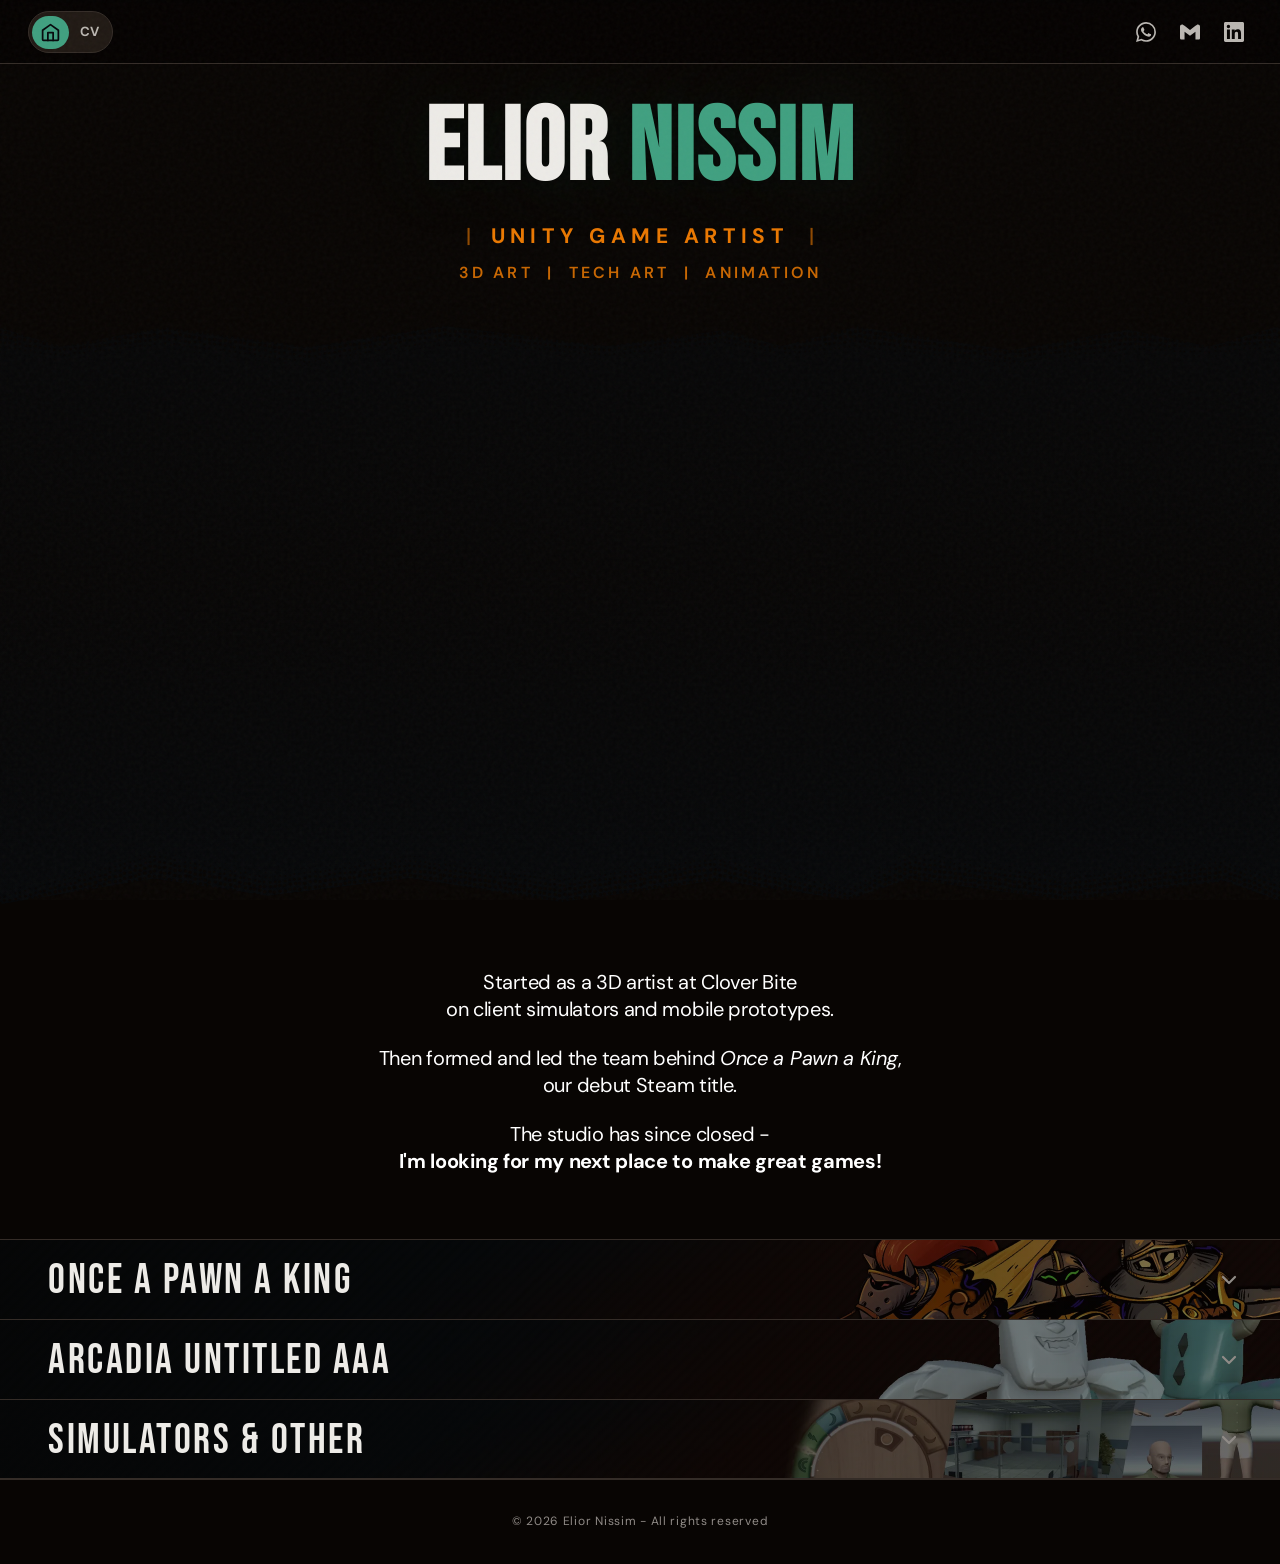
==== commit e782fc86: "CV: Contacts section with icons, PDF button top-right, Blender to Proficient low; Home: name/titles " ====
--- a/index.html
+++ b/index.html
@@ -7,8 +7,8 @@
   <link rel="preconnect" href="https://fonts.googleapis.com">
   <link rel="preconnect" href="https://fonts.gstatic.com" crossorigin="">
   <link href="https://fonts.googleapis.com/css2?family=Bebas+Neue&amp;family=DM+Sans:ital,opsz,wght@0,9..40,300;0,9..40,400;0,9..40,500;0,9..40,700;1,9..40,300&amp;display=swap" rel="stylesheet">
-  <link rel="stylesheet" href="styles.css?v=61">
-  <script src="tweaks-sync.js?v=61"></script>
+  <link rel="stylesheet" href="styles.css?v=62">
+  <script src="tweaks-sync.js?v=62"></script>
 </head>
 <body style="--grain-opacity: 0.035;">
   <!-- HEADER -->
@@ -65,7 +65,7 @@
     </div>
     <img class="hero-portrait" src="media/site/portrait_illustrations.webp" alt="" />
     <div class="brush-top"></div>
-    <div class="hero-content" style="text-align: center;">
+    <div class="hero-head">
       <h1 class="hero-name">Elior <span class="last">Nissim</span></h1>
       <div class="hero-subtitle-row">
         <span class="hero-subtitle-pipe">|</span>
@@ -73,6 +73,8 @@
         <span class="hero-subtitle-pipe">|</span>
       </div>
       <p class="hero-titles-sub">3D ART &nbsp;|&nbsp; TECH ART &nbsp;|&nbsp; ANIMATION</p>
+    </div>
+    <div class="hero-content" style="text-align: center;">
       <div class="hero-bio-sections">
         <p class="hero-bio-main">Started as a 3D artist at Clover Bite<br> on client simulators and mobile prototypes.</p>
         <p class="hero-bio-secondary">Then formed and led the team behind <em>Once a Pawn a King</em>, our debut Steam title.</p>
@@ -142,6 +144,6 @@
     <p>© 2026 Elior Nissim - All rights reserved</p>
   </footer>
 
-  <script src="content.js?v=61"></script>
-  <script src="portfolio.js?v=61"></script>
+  <script src="content.js?v=62"></script>
+  <script src="portfolio.js?v=62"></script>
 </body></html>
--- a/styles.css
+++ b/styles.css
@@ -2829,3 +2829,126 @@
 .acc-bar[data-bar="arcadia"] .acc-sub-desc {
   display: none;
 }
+
+/* =====================================================
+   CV CONTACTS SECTION - email / phone / LinkedIn with icons;
+   the hero keeps only the PDF button above the name
+   ===================================================== */
+.cv-section .cv-contacts {
+  flex-direction: row;
+  flex-wrap: wrap;
+  align-items: center;
+  gap: 10px 32px;
+  font-size: 14px;
+  color: var(--text-secondary);
+  padding-top: 4px;
+}
+.cv-contact {
+  display: inline-flex;
+  align-items: center;
+  gap: 9px;
+  color: inherit;
+  text-decoration: none;
+  transition: color 0.2s;
+}
+.cv-contact svg {
+  flex: none;
+  color: var(--accent-cyan);
+}
+.cv-contact:hover { color: var(--accent-cyan); }
+.cv-contacts .cv-contact span { cursor: inherit; }
+
+@media (max-width: 768px) {
+  .cv-section .cv-contacts {
+    flex-direction: column;
+    align-items: flex-start;
+    gap: 8px;
+    font-size: 13px;
+  }
+}
+@media (hover: none) {
+  .cv-contact:hover { color: inherit; }
+}
+@media print {
+  .cv-section .cv-contacts { flex-direction: row !important; gap: 4px 24px !important; font-size: 11px !important; padding-top: 2px !important; }
+  .cv-contact svg { width: 12px; height: 12px; }
+  .cv-hero-top { display: none !important; }
+}
+
+/* =====================================================
+   HERO v3 - name + titles on the top bar, bio on the bottom
+   bar, showreel sandwiched between them. All three blocks
+   are in normal flow; each bar draws its own jagged edge
+   over the video.
+   ===================================================== */
+.hero-section {
+  display: flex;
+  flex-direction: column;
+}
+.brush-top,
+.brush-bottom { display: none; }
+
+.hero-head,
+.hero-content {
+  position: relative;
+  z-index: 3;
+  width: 100%;
+  max-width: none;
+  margin: 0;
+  background: var(--bg);
+  text-align: center;
+}
+.hero-head {
+  order: 1;
+  padding: 40px 28px 6px;
+}
+.hero-bg {
+  order: 2;
+  position: relative;
+  inset: auto;
+  height: var(--hero-video-h) !important;
+  flex: none;
+}
+.hero-content {
+  order: 3;
+  margin-top: 0;
+  padding-top: 30px;
+  padding-bottom: 64px;
+}
+.hero-head .hero-titles-sub { margin-bottom: 0; }
+
+/* Top bar's jagged edge hangs down over the video */
+.hero-head::after {
+  content: '';
+  position: absolute;
+  left: 0;
+  right: 0;
+  top: calc(100% - 1px);
+  height: 104px;
+  background: var(--bg);
+  -webkit-mask: url("media/site/halftone-edge-rand.svg") top left / 1920px 104px repeat-x;
+          mask: url("media/site/halftone-edge-rand.svg") top left / 1920px 104px repeat-x;
+  pointer-events: none;
+}
+
+/* Video area is taller now that both edges sit over it */
+:root { --hero-video-h: clamp(380px, min(56.25vw, 72vh), 820px); }
+
+@media (max-width: 768px) {
+  :root { --hero-video-h: calc(56.25vw + 150px); }
+  .hero-head { padding: 28px 20px 4px; }
+  .hero-head::after {
+    height: 91px;
+    -webkit-mask-size: 1674px 91px;
+            mask-size: 1674px 91px;
+  }
+  .hero-content { padding-top: 22px; padding-bottom: 48px; }
+}
+
+/* v3 fixes: blocks span the full width (the old hero centred its children),
+   and the CV's PDF button sits top-right, clear of the portrait */
+.hero-section { align-items: stretch; }
+.hero-bg { width: 100%; }
+@media (min-width: 769px) {
+  .cv-hero-top { justify-content: flex-end; }
+}
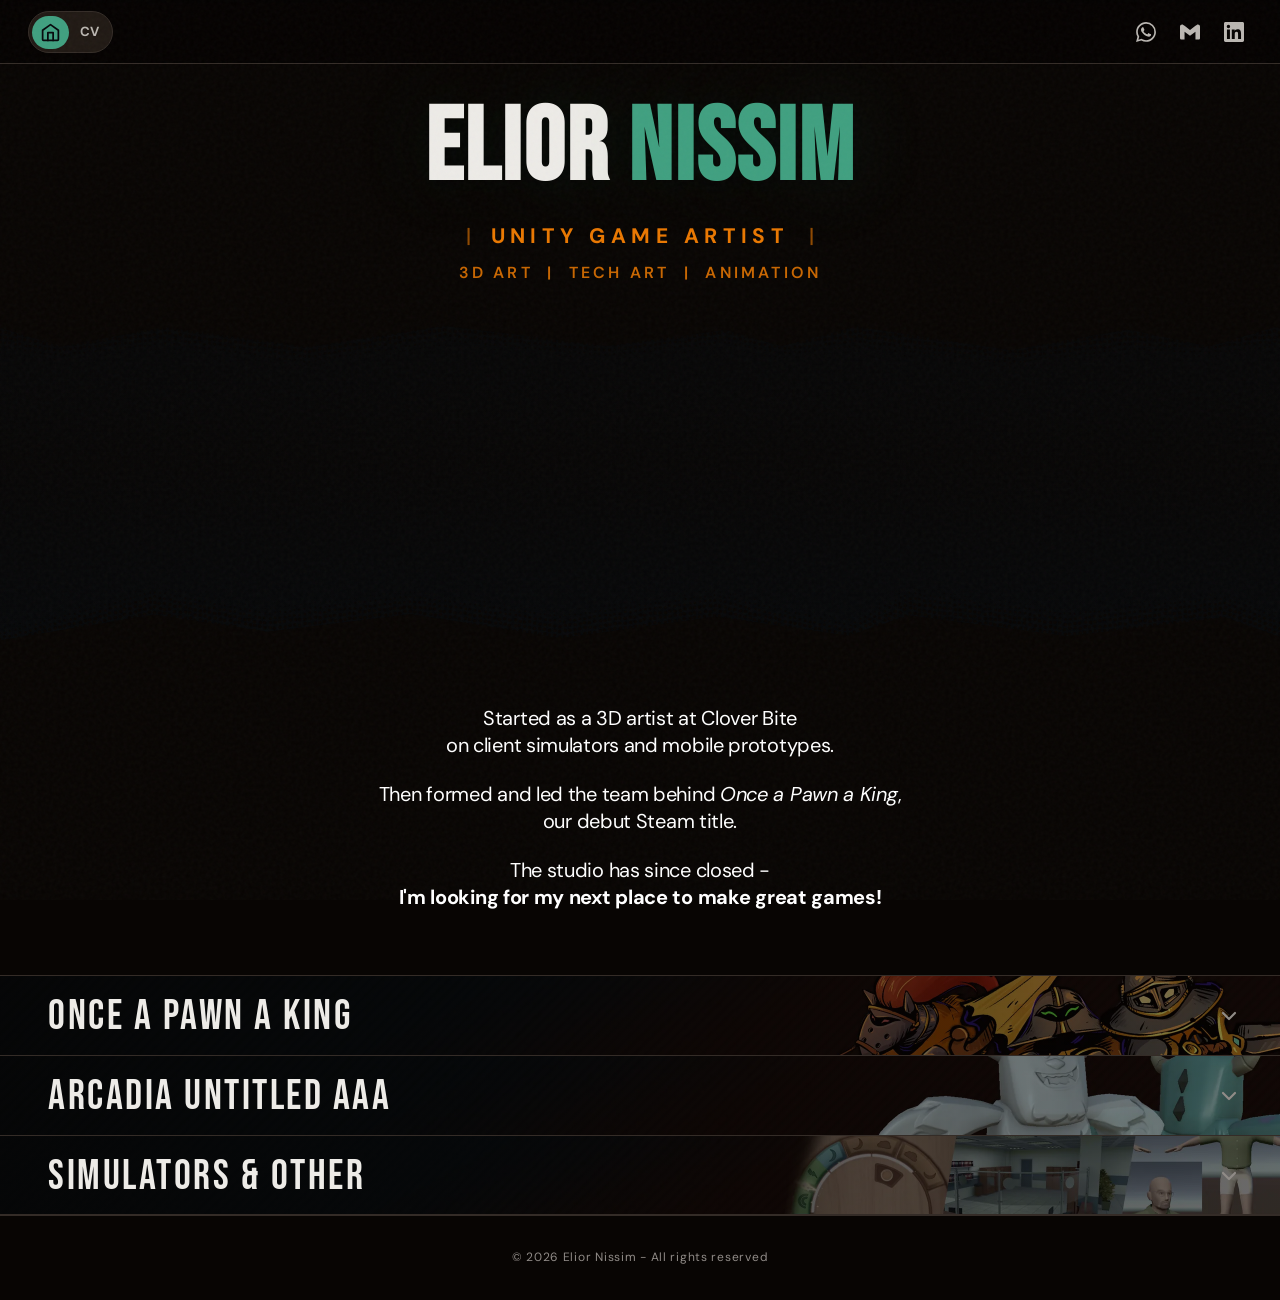
==== commit 39b1894e: "Thinner desktop showreel with faded sides; PDF fills the page and can't spill a blank page; contacts" ====
--- a/index.html
+++ b/index.html
@@ -7,8 +7,8 @@
   <link rel="preconnect" href="https://fonts.googleapis.com">
   <link rel="preconnect" href="https://fonts.gstatic.com" crossorigin="">
   <link href="https://fonts.googleapis.com/css2?family=Bebas+Neue&amp;family=DM+Sans:ital,opsz,wght@0,9..40,300;0,9..40,400;0,9..40,500;0,9..40,700;1,9..40,300&amp;display=swap" rel="stylesheet">
-  <link rel="stylesheet" href="styles.css?v=62">
-  <script src="tweaks-sync.js?v=62"></script>
+  <link rel="stylesheet" href="styles.css?v=63">
+  <script src="tweaks-sync.js?v=63"></script>
 </head>
 <body style="--grain-opacity: 0.035;">
   <!-- HEADER -->
@@ -144,6 +144,6 @@
     <p>© 2026 Elior Nissim - All rights reserved</p>
   </footer>
 
-  <script src="content.js?v=62"></script>
-  <script src="portfolio.js?v=62"></script>
+  <script src="content.js?v=63"></script>
+  <script src="portfolio.js?v=63"></script>
 </body></html>
--- a/styles.css
+++ b/styles.css
@@ -2952,3 +2952,68 @@
 @media (min-width: 769px) {
   .cv-hero-top { justify-content: flex-end; }
 }
+
+/* =====================================================
+   CONTACTS ROW - vertically centred on its section label
+   ===================================================== */
+.cv-section--contacts { align-items: center; }
+.cv-section--contacts .cv-section-label { padding-top: 0; }
+.cv-section .cv-contacts { padding-top: 0; }
+
+/* =====================================================
+   SHOWREEL STRIP [desktop only] - thinner band; the video keeps
+   its 16:9 shape at that height, centred, and its sides fade to
+   black when the window is wider than the video
+   ===================================================== */
+@media (min-width: 769px) {
+  :root { --hero-video-h: clamp(340px, 30vw, 540px); }
+
+  .hero-bg { background: var(--bg); }
+  .hero-bg-video {
+    position: absolute;
+    top: 0;
+    left: 50%;
+    transform: translateX(-50%);
+    height: 100%;
+    width: auto;
+    min-width: 0;
+    max-width: none;
+    aspect-ratio: 16 / 9;
+    object-fit: cover;
+    -webkit-mask-image: linear-gradient(90deg, transparent 0, #000 14%, #000 86%, transparent 100%);
+            mask-image: linear-gradient(90deg, transparent 0, #000 14%, #000 86%, transparent 100%);
+  }
+}
+
+/* =====================================================
+   PRINT / PDF - fill the whole sheet, never spill a page
+   100vh in print is the printed page's height, so this adapts
+   to A4 or Letter (iPhones ignore @page size and use Letter).
+   ===================================================== */
+@media print {
+  html, body {
+    min-height: 0 !important;
+    height: auto !important;
+  }
+  .cv-main {
+    display: flex !important;
+    flex-direction: column !important;
+    height: calc(100vh - 2px) !important;
+    overflow: hidden !important;
+  }
+  .cv-body {
+    flex: 1 1 auto;
+    display: flex !important;
+    flex-direction: column !important;
+    padding-top: 0 !important;
+  }
+  /* Each section takes an equal share of the spare height and centres its
+     content in it, so the divider lines end up evenly spaced down the page */
+  .cv-section {
+    flex: 1 1 auto;
+    align-content: center !important;
+  }
+  .cv-section--contacts { align-items: center !important; }
+}
+/* Optical nudge: the row's centre sat ~2px below the label's cap-height centre */
+.cv-section--contacts .cv-contacts { transform: translateY(-2px); }
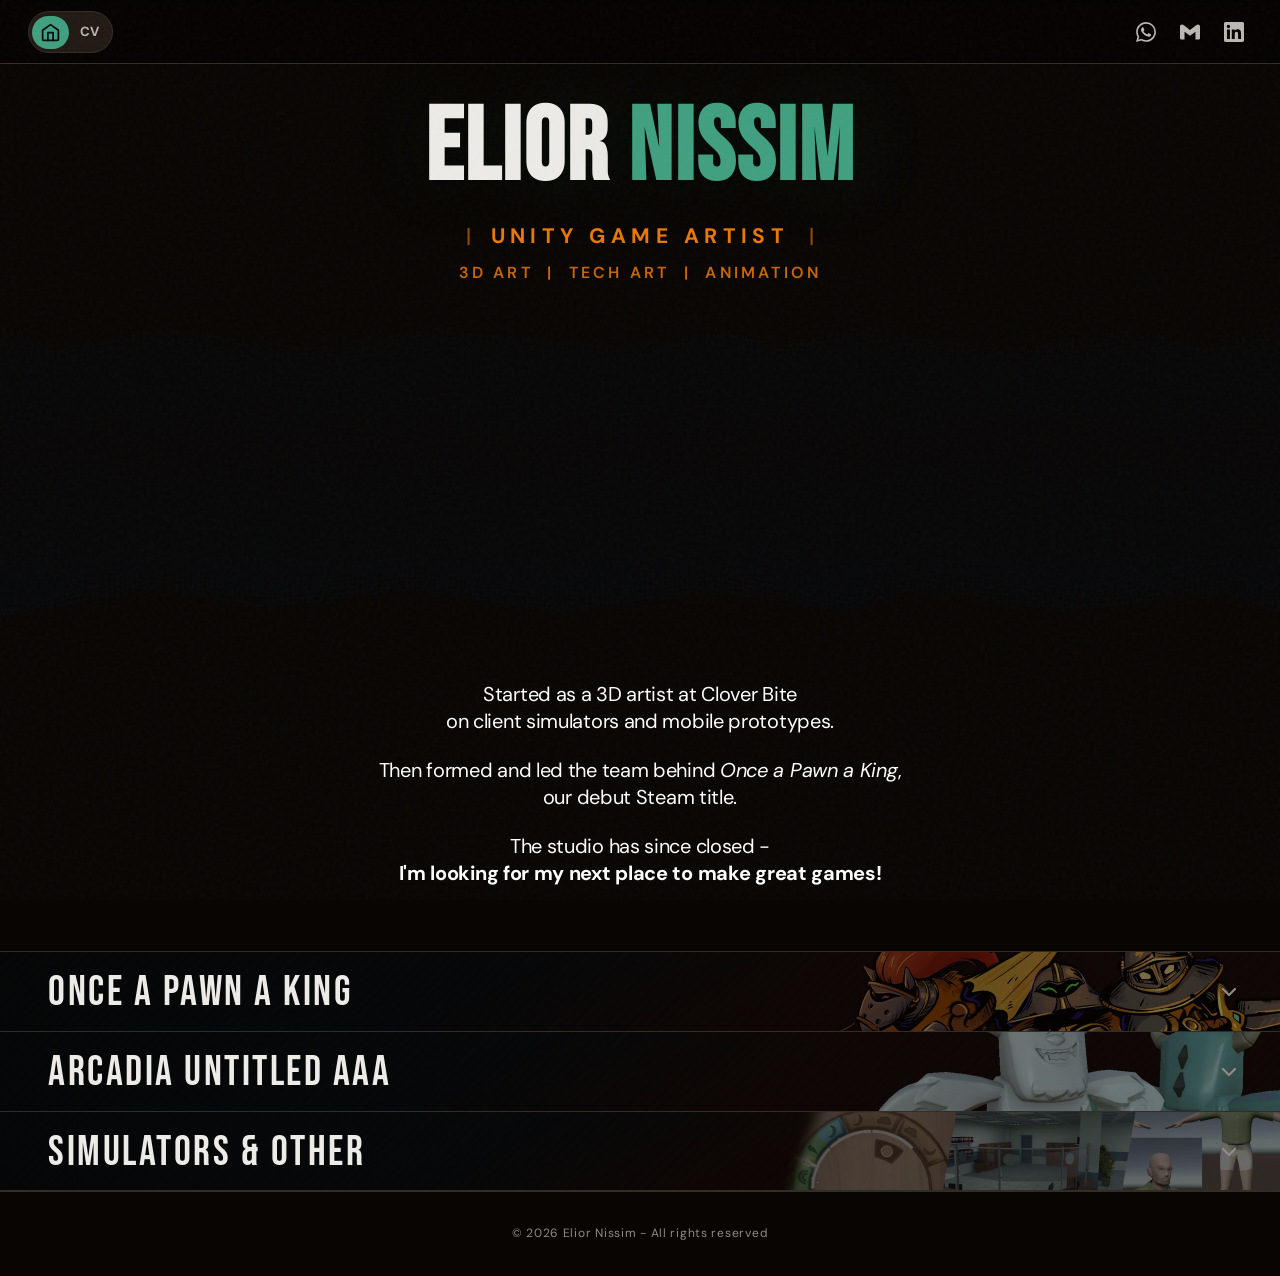
==== commit e3902a8a: "Serve a Chrome-rendered one-page CV PDF instead of device printing; showreel video at half page widt" ====
--- a/index.html
+++ b/index.html
@@ -7,8 +7,8 @@
   <link rel="preconnect" href="https://fonts.googleapis.com">
   <link rel="preconnect" href="https://fonts.gstatic.com" crossorigin="">
   <link href="https://fonts.googleapis.com/css2?family=Bebas+Neue&amp;family=DM+Sans:ital,opsz,wght@0,9..40,300;0,9..40,400;0,9..40,500;0,9..40,700;1,9..40,300&amp;display=swap" rel="stylesheet">
-  <link rel="stylesheet" href="styles.css?v=63">
-  <script src="tweaks-sync.js?v=63"></script>
+  <link rel="stylesheet" href="styles.css?v=64">
+  <script src="tweaks-sync.js?v=64"></script>
 </head>
 <body style="--grain-opacity: 0.035;">
   <!-- HEADER -->
@@ -144,6 +144,6 @@
     <p>© 2026 Elior Nissim - All rights reserved</p>
   </footer>
 
-  <script src="content.js?v=63"></script>
-  <script src="portfolio.js?v=63"></script>
+  <script src="content.js?v=64"></script>
+  <script src="portfolio.js?v=64"></script>
 </body></html>
--- a/styles.css
+++ b/styles.css
@@ -3017,3 +3017,8 @@
 }
 /* Optical nudge: the row's centre sat ~2px below the label's cap-height centre */
 .cv-section--contacts .cv-contacts { transform: translateY(-2px); }
+
+/* Showreel [desktop]: the video is half the page width (16:9), strip height follows */
+@media (min-width: 769px) {
+  :root { --hero-video-h: max(300px, 28.125vw); }
+}
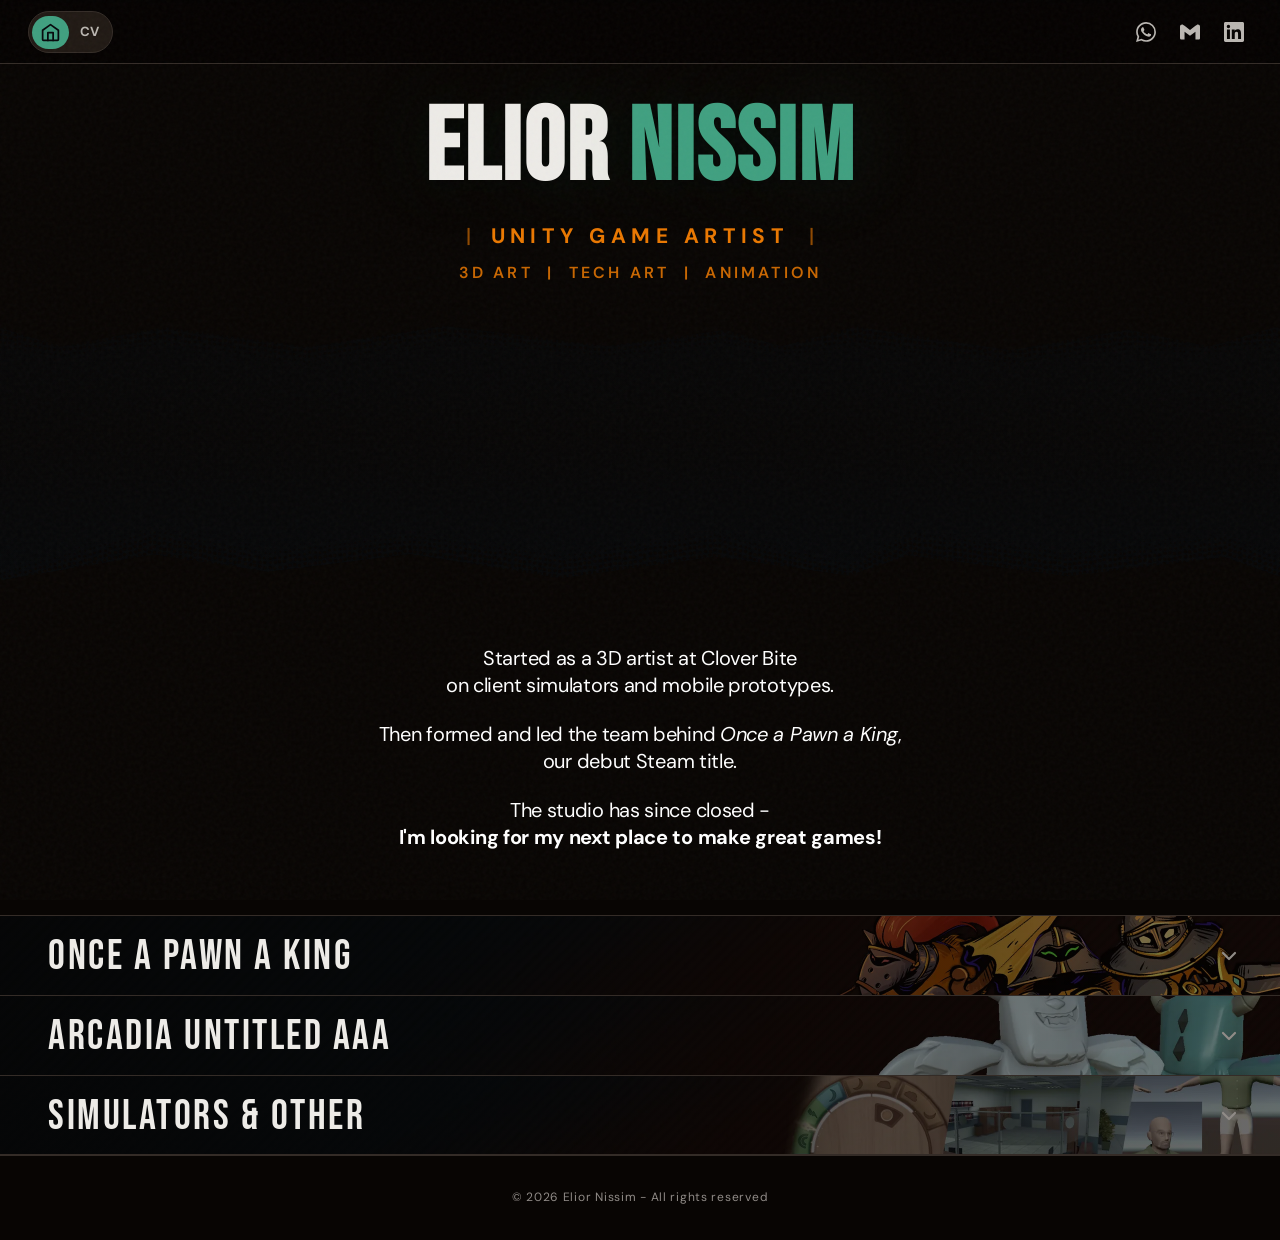
==== commit 44a66920: "Desktop showreel strip at half its original height Co-Authored-By: Claude Opus 5.5 <noreply@anthropi" ====
--- a/index.html
+++ b/index.html
@@ -7,8 +7,8 @@
   <link rel="preconnect" href="https://fonts.googleapis.com">
   <link rel="preconnect" href="https://fonts.gstatic.com" crossorigin="">
   <link href="https://fonts.googleapis.com/css2?family=Bebas+Neue&amp;family=DM+Sans:ital,opsz,wght@0,9..40,300;0,9..40,400;0,9..40,500;0,9..40,700;1,9..40,300&amp;display=swap" rel="stylesheet">
-  <link rel="stylesheet" href="styles.css?v=64">
-  <script src="tweaks-sync.js?v=64"></script>
+  <link rel="stylesheet" href="styles.css?v=65">
+  <script src="tweaks-sync.js?v=65"></script>
 </head>
 <body style="--grain-opacity: 0.035;">
   <!-- HEADER -->
@@ -144,6 +144,6 @@
     <p>© 2026 Elior Nissim - All rights reserved</p>
   </footer>
 
-  <script src="content.js?v=64"></script>
-  <script src="portfolio.js?v=64"></script>
+  <script src="content.js?v=65"></script>
+  <script src="portfolio.js?v=65"></script>
 </body></html>
--- a/styles.css
+++ b/styles.css
@@ -3022,3 +3022,10 @@
 @media (min-width: 769px) {
   :root { --hero-video-h: max(300px, 28.125vw); }
 }
+
+/* Showreel [desktop]: strip is half the original strip height
+   (original: clamp(380px, min(56.25vw, 72vh), 820px)); video stays 16:9 at
+   that height, centred, sides fading to black */
+@media (min-width: 769px) {
+  :root { --hero-video-h: clamp(190px, min(28.125vw, 36vh), 410px); }
+}
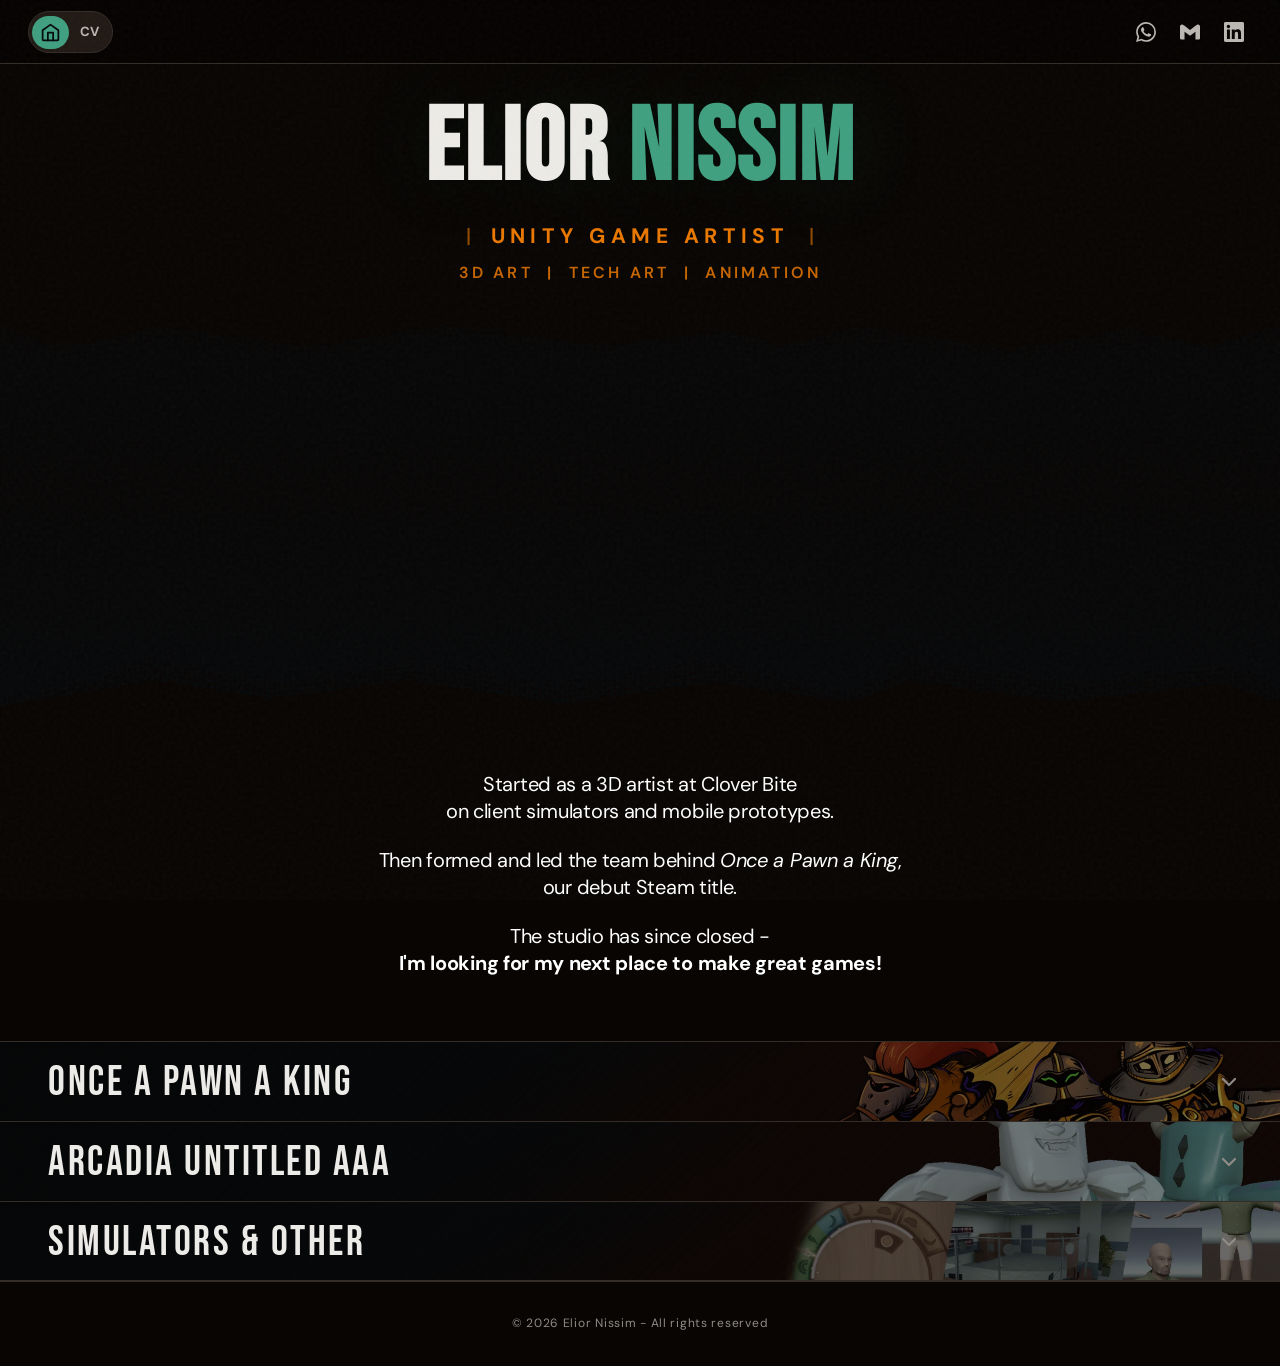
==== commit 5fa9d0c0: "Desktop showreel strip 450px tall Co-Authored-By: Claude Opus 5.5 <noreply@anthropic.com>" ====
--- a/index.html
+++ b/index.html
@@ -7,8 +7,8 @@
   <link rel="preconnect" href="https://fonts.googleapis.com">
   <link rel="preconnect" href="https://fonts.gstatic.com" crossorigin="">
   <link href="https://fonts.googleapis.com/css2?family=Bebas+Neue&amp;family=DM+Sans:ital,opsz,wght@0,9..40,300;0,9..40,400;0,9..40,500;0,9..40,700;1,9..40,300&amp;display=swap" rel="stylesheet">
-  <link rel="stylesheet" href="styles.css?v=65">
-  <script src="tweaks-sync.js?v=65"></script>
+  <link rel="stylesheet" href="styles.css?v=67">
+  <script src="tweaks-sync.js?v=67"></script>
 </head>
 <body style="--grain-opacity: 0.035;">
   <!-- HEADER -->
@@ -144,6 +144,6 @@
     <p>© 2026 Elior Nissim - All rights reserved</p>
   </footer>
 
-  <script src="content.js?v=65"></script>
-  <script src="portfolio.js?v=65"></script>
+  <script src="content.js?v=67"></script>
+  <script src="portfolio.js?v=67"></script>
 </body></html>
--- a/styles.css
+++ b/styles.css
@@ -3029,3 +3029,24 @@
 @media (min-width: 769px) {
   :root { --hero-video-h: clamp(190px, min(28.125vw, 36vh), 410px); }
 }
+
+/* Showreel [desktop]: as wide as the page (capped at a 16:9 frame of the
+   monitor's height); the side fade only appears on wider-than-16:9 screens */
+@media (min-width: 769px) {
+  .hero-bg-video {
+    width: min(100%, var(--reel-max-w, 100%));
+    aspect-ratio: auto;
+    object-fit: cover;
+    -webkit-mask-image: none;
+            mask-image: none;
+  }
+  .hero-bg.reel-faded .hero-bg-video {
+    -webkit-mask-image: linear-gradient(90deg, transparent 0, #000 14%, #000 86%, transparent 100%);
+            mask-image: linear-gradient(90deg, transparent 0, #000 14%, #000 86%, transparent 100%);
+  }
+}
+
+/* Showreel strip [desktop]: fixed 450px tall */
+@media (min-width: 769px) {
+  :root { --hero-video-h: 450px; }
+}
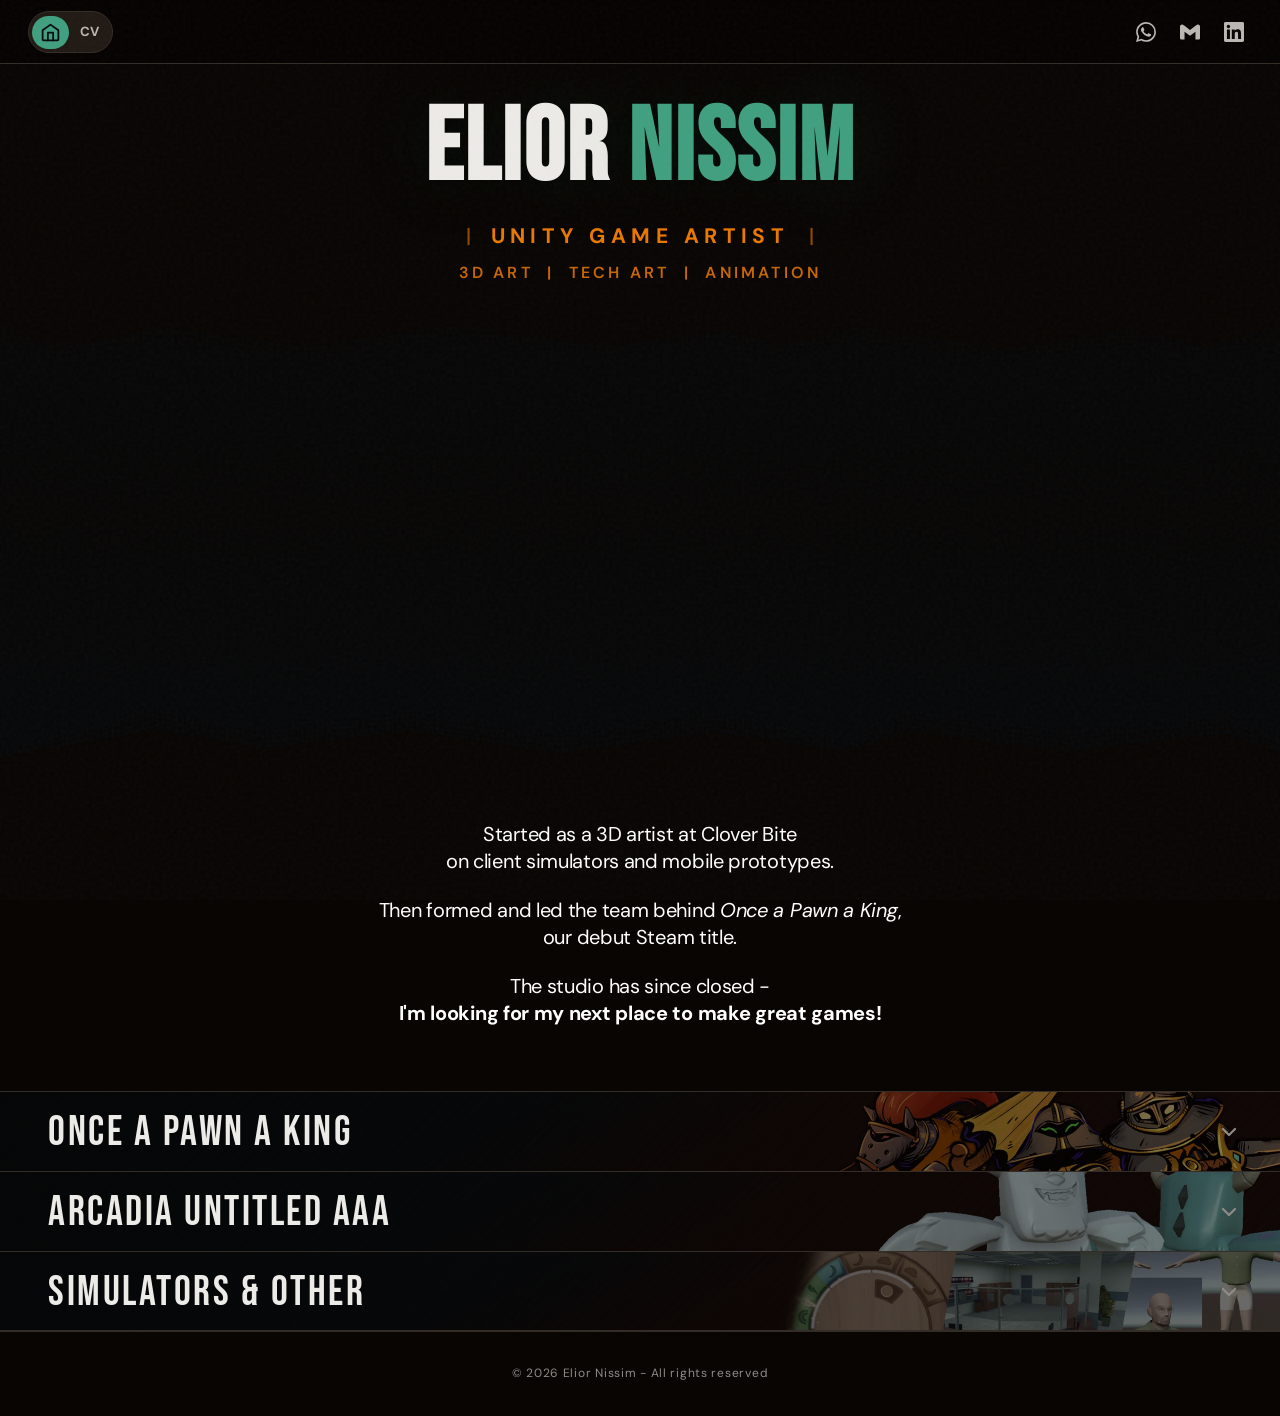
==== commit 35095a9e: "Showreel 500px; proficiency rings as SVG so every PDF viewer draws them; PDF portrait doubled Co-Aut" ====
--- a/index.html
+++ b/index.html
@@ -7,8 +7,8 @@
   <link rel="preconnect" href="https://fonts.googleapis.com">
   <link rel="preconnect" href="https://fonts.gstatic.com" crossorigin="">
   <link href="https://fonts.googleapis.com/css2?family=Bebas+Neue&amp;family=DM+Sans:ital,opsz,wght@0,9..40,300;0,9..40,400;0,9..40,500;0,9..40,700;1,9..40,300&amp;display=swap" rel="stylesheet">
-  <link rel="stylesheet" href="styles.css?v=67">
-  <script src="tweaks-sync.js?v=67"></script>
+  <link rel="stylesheet" href="styles.css?v=68">
+  <script src="tweaks-sync.js?v=68"></script>
 </head>
 <body style="--grain-opacity: 0.035;">
   <!-- HEADER -->
@@ -144,6 +144,6 @@
     <p>© 2026 Elior Nissim - All rights reserved</p>
   </footer>
 
-  <script src="content.js?v=67"></script>
-  <script src="portfolio.js?v=67"></script>
+  <script src="content.js?v=68"></script>
+  <script src="portfolio.js?v=68"></script>
 </body></html>
--- a/styles.css
+++ b/styles.css
@@ -3050,3 +3050,53 @@
 @media (min-width: 769px) {
   :root { --hero-video-h: 450px; }
 }
+
+/* Showreel strip [desktop]: 500px tall */
+@media (min-width: 769px) {
+  :root { --hero-video-h: 500px; }
+}
+
+/* =====================================================
+   PROFICIENCY RINGS as real SVG circles
+   The old CSS mask ring was dropped by some PDF viewers;
+   vector circles render the same everywhere.
+   ===================================================== */
+.sw-icon-wrap::before { display: none; }
+.sw-ring {
+  position: absolute;
+  top: calc(-1 * (var(--ring-gap) + var(--ring-w)));
+  left: calc(-1 * (var(--ring-gap) + var(--ring-w)));
+  width: calc(100% + 2 * (var(--ring-gap) + var(--ring-w)));
+  height: calc(100% + 2 * (var(--ring-gap) + var(--ring-w)));
+  transform: rotate(-90deg);           /* arc starts at 12 o'clock */
+  overflow: visible;
+  pointer-events: none;
+}
+.sw-ring circle {
+  cx: 50%;
+  cy: 50%;
+  r: calc(50% - var(--ring-w) / 2);
+  fill: none;
+  stroke-width: var(--ring-w);
+}
+.sw-ring-track { stroke: var(--border); }
+.sw-ring-arc {
+  stroke: var(--lvl-color);
+  stroke-dasharray: calc(var(--lvl) * 20) 100;
+}
+
+/* PDF only: portrait twice as big */
+@media print {
+  .cv-portrait { height: 208px !important; }
+}
+/* The icon rule (.sw-icon-wrap svg {30px; position: relative}) must not catch the ring */
+.sw-icon-wrap svg.sw-ring {
+  position: absolute;
+  z-index: 0;
+  width: calc(100% + 2 * (var(--ring-gap) + var(--ring-w))) !important;
+  height: calc(100% + 2 * (var(--ring-gap) + var(--ring-w))) !important;
+}
+/* PDF: the doubled portrait reaches down beside the summary - keep the text clear of it */
+@media print {
+  .cv-section--summary .cv-summary-text { max-width: 450px; }
+}
